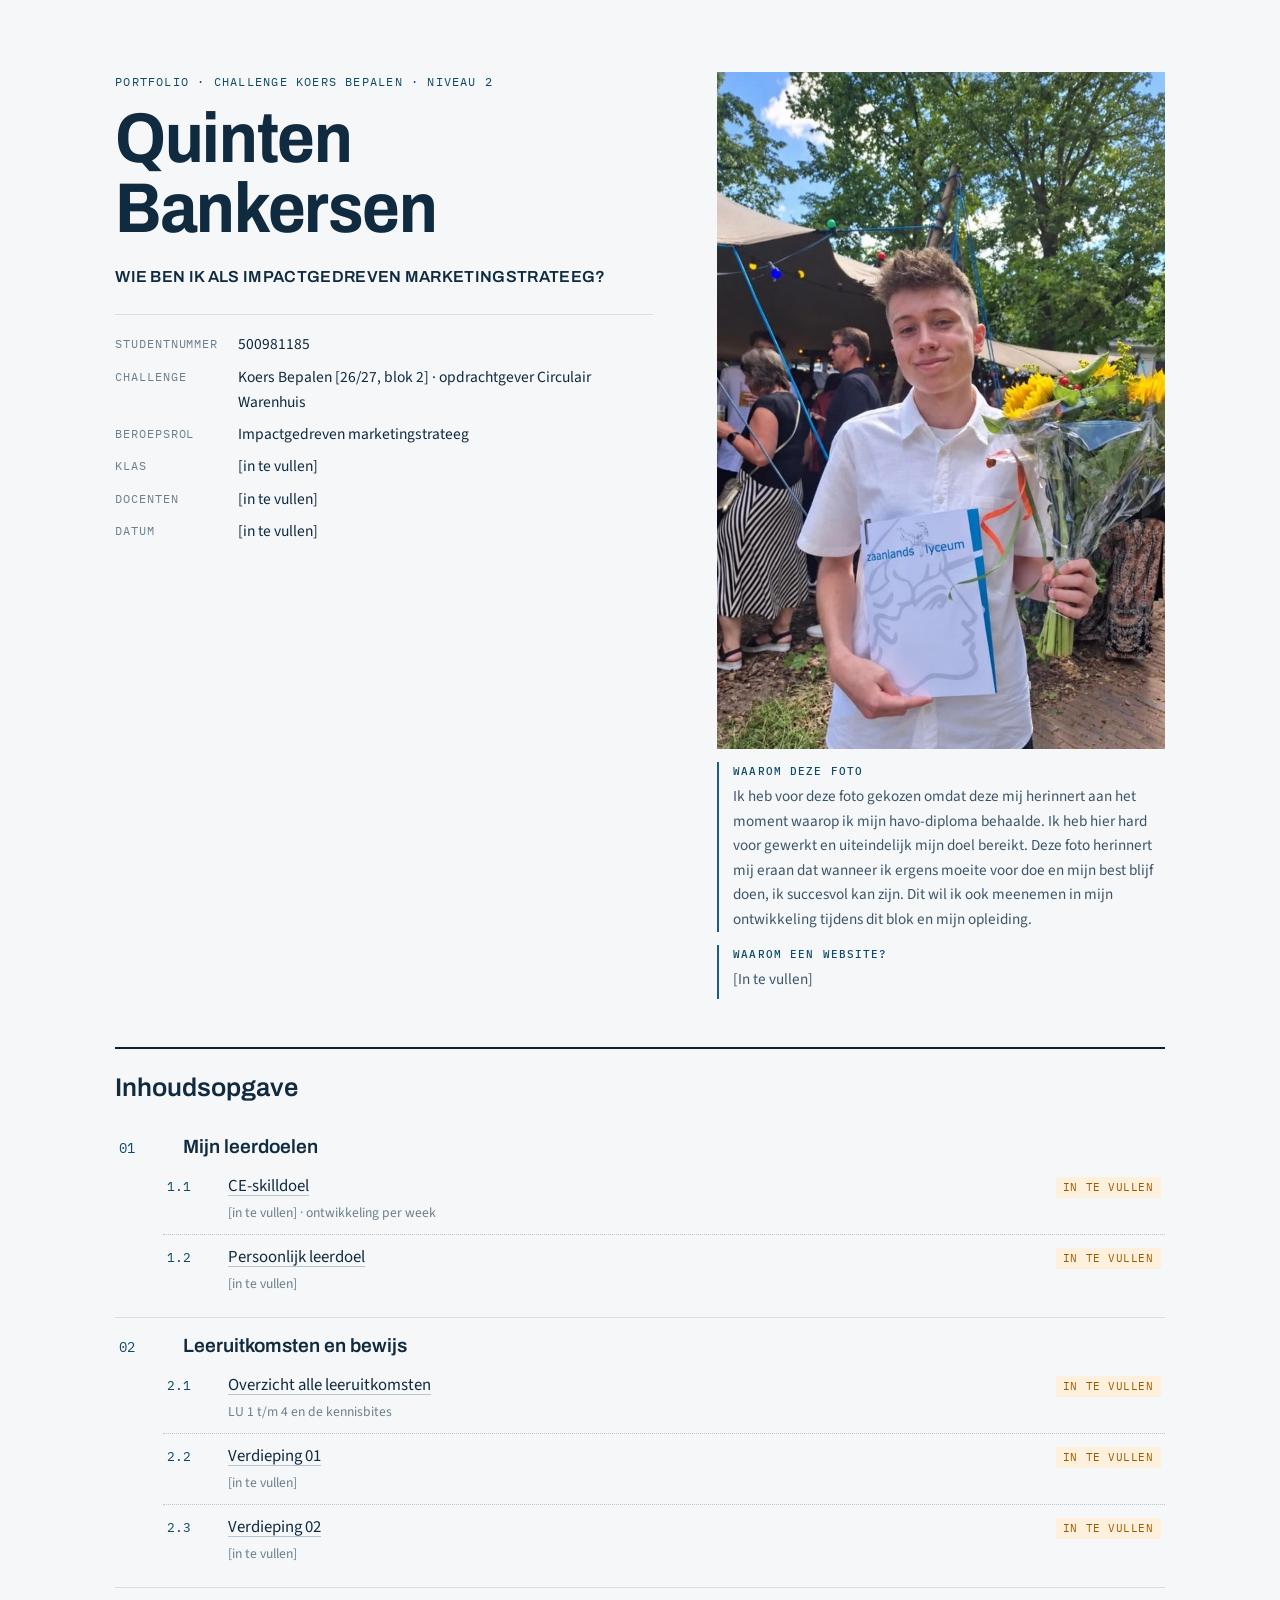
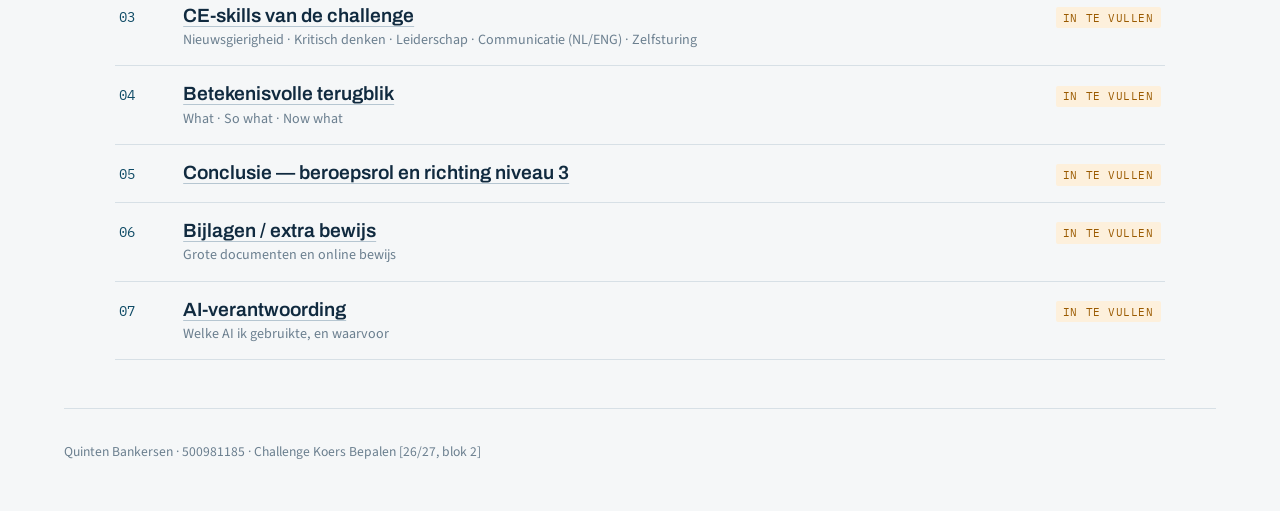
==== index.html @ 3f42597a "Opbouw portfolio blok 2: Koers Bepalen, impactgedreven marketingstrateeg Co-Authored-By: Claude Opus" ====
<!doctype html>
<html lang="nl">
<head>
<meta charset="utf-8">
<meta name="viewport" content="width=device-width, initial-scale=1, viewport-fit=cover">
<title>Portfolio Quinten Bankersen · blok 2</title>
<link rel="preconnect" href="https://fonts.googleapis.com">
<link rel="preconnect" href="https://fonts.gstatic.com" crossorigin>
<link rel="stylesheet" href="https://fonts.googleapis.com/css2?family=Archivo:wdth,wght@75..100,400..700&family=IBM+Plex+Mono:wght@400;500&family=Source+Sans+3:ital,wght@0,400;0,600;1,400&display=swap">
<link rel="stylesheet" href="assets/styles.css">
</head>
<body class="home">
<main class="home__main">
  <section class="whoami" aria-labelledby="home-title">
    <div class="whoami__text">
      <p class="hero__meta">Portfolio · Challenge Koers Bepalen · niveau 2</p>
      <h1 id="home-title">Quinten Bankersen</h1>
      <p class="hero__q">Wie ben ik als impactgedreven marketingstrateeg?</p>
      <dl class="facts">
        <dt>Studentnummer</dt><dd>500981185</dd>
        <dt>Challenge</dt><dd>Koers Bepalen [26/27, blok 2] · opdrachtgever Circulair Warenhuis</dd>
        <dt>Beroepsrol</dt><dd>Impactgedreven marketingstrateeg</dd>
        <dt>Klas</dt><dd>[in te vullen]</dd>
        <dt>Docenten</dt><dd>[in te vullen]</dd>
        <dt>Datum</dt><dd>[in te vullen]</dd>
      </dl>
    </div>
    <figure class="hero__photo">
      <button class="shot" type="button"><img src="img/voorblad-foto.jpg" width="847" height="1280" alt="Quinten met zijn havo-diploma van het Zaanlands Lyceum en een bos zonnebloemen"></button>
      <figcaption><b>Waarom deze foto</b>Ik heb voor deze foto gekozen omdat deze mij herinnert aan het moment waarop ik mijn havo-diploma behaalde. Ik heb hier hard voor gewerkt en uiteindelijk mijn doel bereikt. Deze foto herinnert mij eraan dat wanneer ik ergens moeite voor doe en mijn best blijf doen, ik succesvol kan zijn. Dit wil ik ook meenemen in mijn ontwikkeling tijdens dit blok en mijn opleiding.</figcaption>
      <div class="hero__why"><b>Waarom een website?</b><p>[In te vullen]</p></div>
    </figure>
  </section>
  <section class="contents" aria-labelledby="toc-title">
    <h2 id="toc-title">Inhoudsopgave</h2>
    <ol class="toc-home"><li class="toc-ch"><div class="toc-ch__row toc-ch__row--head"><span class="toc-ch__n">01</span><span class="toc-ch__t">Mijn leerdoelen</span></div><ul class="toc-sub"><li><a href="ce-skilldoel.html"><span class="toc-sub__n">1.1</span><span class="toc-sub__t"><span class="u">CE-skilldoel</span><small>[in te vullen] · ontwikkeling per week</small></span><span class="pill pill--part">In te vullen</span></a></li><li><a href="persoonlijk-leerdoel.html"><span class="toc-sub__n">1.2</span><span class="toc-sub__t"><span class="u">Persoonlijk leerdoel</span><small>[in te vullen]</small></span><span class="pill pill--part">In te vullen</span></a></li></ul></li><li class="toc-ch"><div class="toc-ch__row toc-ch__row--head"><span class="toc-ch__n">02</span><span class="toc-ch__t">Leeruitkomsten en bewijs</span></div><ul class="toc-sub"><li><a href="leeruitkomsten.html"><span class="toc-sub__n">2.1</span><span class="toc-sub__t"><span class="u">Overzicht alle leeruitkomsten</span><small>LU 1 t/m 4 en de kennisbites</small></span><span class="pill pill--part">In te vullen</span></a></li><li><a href="verdieping-01.html"><span class="toc-sub__n">2.2</span><span class="toc-sub__t"><span class="u">Verdieping 01</span><small>[in te vullen]</small></span><span class="pill pill--part">In te vullen</span></a></li><li><a href="verdieping-02.html"><span class="toc-sub__n">2.3</span><span class="toc-sub__t"><span class="u">Verdieping 02</span><small>[in te vullen]</small></span><span class="pill pill--part">In te vullen</span></a></li></ul></li><li class="toc-ch"><a class="toc-ch__row" href="ce-skills.html"><span class="toc-ch__n">03</span><span class="toc-ch__t"><span class="u">CE-skills van de challenge</span><small>Nieuwsgierigheid · Kritisch denken · Leiderschap · Communicatie (NL/ENG) · Zelfsturing</small></span><span class="pill pill--part">In te vullen</span></a></li><li class="toc-ch"><a class="toc-ch__row" href="terugblik.html"><span class="toc-ch__n">04</span><span class="toc-ch__t"><span class="u">Betekenisvolle terugblik</span><small>What · So what · Now what</small></span><span class="pill pill--part">In te vullen</span></a></li><li class="toc-ch"><a class="toc-ch__row" href="conclusie.html"><span class="toc-ch__n">05</span><span class="toc-ch__t"><span class="u">Conclusie — beroepsrol en richting niveau 3</span></span><span class="pill pill--part">In te vullen</span></a></li><li class="toc-ch"><a class="toc-ch__row" href="bijlagen.html"><span class="toc-ch__n">06</span><span class="toc-ch__t"><span class="u">Bijlagen / extra bewijs</span><small>Grote documenten en online bewijs</small></span><span class="pill pill--part">In te vullen</span></a></li><li class="toc-ch"><a class="toc-ch__row" href="ai-verantwoording.html"><span class="toc-ch__n">07</span><span class="toc-ch__t"><span class="u">AI-verantwoording</span><small>Welke AI ik gebruikte, en waarvoor</small></span><span class="pill pill--part">In te vullen</span></a></li></ol>
  </section>
</main>
<footer class="site">Quinten Bankersen · 500981185 · Challenge Koers Bepalen [26/27, blok 2]</footer>
<div class="lightbox" id="lightbox" role="dialog" aria-modal="true" aria-label="Afbeelding vergroot" hidden>
  <div class="lightbox__bar"><span id="lightbox-cap"></span><span class="lightbox__btns"><button type="button" id="lightbox-zoom">Ware grootte</button><button type="button" id="lightbox-close">Sluiten</button></span></div>
  <div class="lightbox__stage"><img id="lightbox-img" alt=""></div>
</div>
<script src="assets/script.js"></script>
</body>
</html>
---- assets/styles.css ----
/* Layout: vaste hoofdstuk-rail links (desktop), leeskolom rechts; bewijs mag breder dan de tekst.
   Kleuren: gebroken wit + donkerblauw + petrolblauw uit het originele portfolio. */
:root {
  --bg: #f5f7f8;
  --surface: #ffffff;
  --ink: #102a3f;
  --ink-soft: #3d5568;
  --muted: #6b7f8f;
  --line: #d7e0e6;
  --line-strong: #b6c6d1;
  --petrol: #17607f;
  --petrol-ink: #0f4b66;
  --tint: #e3f0f6;
  --navy: #0e2437;
  --on-navy: #eaf2f7;
  --ok: #2f7a4f;
  --ok-bg: #e4f2ea;
  --warn: #9a5a00;
  --warn-bg: #fdf0dc;
  --miss: #9b2f2f;
  --miss-bg: #fbecec;
  --miss-line: #e3b4b4;

  --f-display: "Archivo", "Helvetica Neue", Arial, sans-serif;
  --f-body: "Source Sans 3", "Segoe UI", "Helvetica Neue", Arial, sans-serif;
  --f-mono: "IBM Plex Mono", ui-monospace, "SFMono-Regular", Menlo, Consolas, monospace;

  --rail: 272px;
  --read: 46rem;
  --wide: 64rem;
  --radius: 4px;
}
@media (prefers-color-scheme: dark) {
  :root:not([data-theme="light"]) {
    --bg: #0d1a24; --surface: #13232f; --ink: #e4edf3; --ink-soft: #b9c8d3; --muted: #8aa0b0;
    --line: #243847; --line-strong: #35505f; --petrol: #5fb3d6; --petrol-ink: #86c8e3; --tint: #16303f;
    --navy: #081520; --on-navy: #e4edf3;
    --ok: #7fcf9f; --ok-bg: #173327; --warn: #f0b660; --warn-bg: #3a2a12; --miss: #f19a9a; --miss-bg: #3a1c1f; --miss-line: #6b3438;
    color-scheme: dark;
  }
}
:root[data-theme="dark"] {
  --bg: #0d1a24; --surface: #13232f; --ink: #e4edf3; --ink-soft: #b9c8d3; --muted: #8aa0b0;
  --line: #243847; --line-strong: #35505f; --petrol: #5fb3d6; --petrol-ink: #86c8e3; --tint: #16303f;
  --navy: #081520; --on-navy: #e4edf3;
  --ok: #7fcf9f; --ok-bg: #173327; --warn: #f0b660; --warn-bg: #3a2a12; --miss: #f19a9a; --miss-bg: #3a1c1f; --miss-line: #6b3438;
  color-scheme: dark;
}

*, *::before, *::after { box-sizing: border-box; }
[hidden] { display: none !important; }
html { scroll-behavior: smooth; scroll-padding-top: 1.5rem; }
@media (prefers-reduced-motion: reduce) { html { scroll-behavior: auto; } }
body {
  margin: 0; background: var(--bg); color: var(--ink);
  font-family: var(--f-body); font-size: 1.0625rem; line-height: 1.62;
  -webkit-font-smoothing: antialiased;
}
img { max-width: 100%; height: auto; display: block; }
a { color: var(--petrol-ink); text-underline-offset: 3px; text-decoration-thickness: 1px; }
a:hover { color: var(--petrol); }
:focus-visible { outline: 2px solid var(--petrol); outline-offset: 2px; }
p { margin: 0; }
ul, ol { margin: 0; padding-left: 1.25rem; }
h1, h2, h3, h4 { font-family: var(--f-display); font-weight: 600; line-height: 1.15; margin: 0; text-wrap: balance; color: var(--ink); }

/* ---------- Rail (navigatie) ---------- */
.rail {
  position: fixed; inset: 0 auto 0 0; width: var(--rail);
  background: var(--navy); color: var(--on-navy);
  padding: calc(env(safe-area-inset-top, 0px) + 1.75rem) 1.25rem 1.5rem 1.5rem;
  overflow-y: auto; display: flex; flex-direction: column; gap: 1.5rem; z-index: 20;
}
.rail__id { display: grid; gap: .15rem; }
.rail__name { font-family: var(--f-display); font-size: 1.05rem; font-weight: 600; letter-spacing: .01em; color: var(--on-navy); text-decoration: none; }
.rail__sub { font-family: var(--f-mono); font-size: .7rem; letter-spacing: .08em; text-transform: uppercase; color: #8fb3c8; }
.toc { list-style: none; padding: 0; margin: 0; display: grid; gap: .1rem; }
.toc a {
  display: grid; grid-template-columns: 2.1rem 1fr; align-items: baseline;
  padding: .38rem .5rem; margin-left: -.5rem; border-radius: var(--radius);
  color: #c9dbe6; text-decoration: none; font-size: .95rem; line-height: 1.3;
}
.toc a .n { font-family: var(--f-mono); font-size: .72rem; color: #7fa3b8; }
.toc a:hover { background: rgba(255,255,255,.06); color: #fff; }
.toc a.is-active { background: rgba(95,179,214,.16); color: #fff; }
.toc a.is-active .n { color: #9fd3ea; }
.toc .toc__sub { list-style: none; padding: 0 0 .25rem 2.1rem; margin: 0; display: grid; }
.toc .toc__sub a { grid-template-columns: 1fr; font-size: .86rem; padding: .25rem .5rem; color: #a9c2d1; }
.toc .flag { font-family: var(--f-mono); font-size: .62rem; letter-spacing: .06em; text-transform: uppercase; color: #f2b8b8; margin-left: .35rem; }
.rail__foot { margin-top: auto; font-size: .78rem; color: #8fb3c8; line-height: 1.45; }
.rail__foot strong { color: #d7e7f0; font-weight: 600; }

.topbar { display: none; }

main { padding-inline: clamp(1rem, 4vw, 3.5rem); padding-block: 0 4rem; }
.has-rail main { margin-left: var(--rail); }

/* ---------- Secties ---------- */
.chapter { padding-block: 4rem 1rem; border-top: 1px solid var(--line); }
.chapter:first-of-type { border-top: 0; }
.chapter__head { max-width: var(--wide); display: grid; gap: .6rem; margin-bottom: 2rem; }
.eyebrow { font-family: var(--f-mono); font-size: .75rem; letter-spacing: .1em; text-transform: uppercase; color: var(--petrol-ink); }
.chapter__head h2 { font-size: clamp(1.9rem, 3.4vw, 2.6rem); font-weight: 600; letter-spacing: -.01em; }
.chapter__head .lede { color: var(--ink-soft); max-width: var(--read); }

.sub { padding-block: 2.5rem 1rem; max-width: var(--wide); scroll-margin-top: 1rem; }
.sub + .sub { border-top: 1px dashed var(--line-strong); }
.sub__head { display: flex; flex-wrap: wrap; align-items: baseline; gap: .4rem 1rem; margin-bottom: 1.25rem; }
.sub__num { font-family: var(--f-mono); font-size: .85rem; color: var(--petrol-ink); }
.sub__head h3 { font-size: clamp(1.4rem, 2.4vw, 1.75rem); }
.kind { font-family: var(--f-mono); font-size: .7rem; letter-spacing: .08em; text-transform: uppercase; padding: .15rem .5rem; border: 1px solid var(--line-strong); border-radius: 2px; color: var(--ink-soft); }

.prose { max-width: var(--read); display: grid; gap: .9rem; }
.prose h4 { font-size: 1.05rem; margin-top: .6rem; letter-spacing: .01em; }
.prose ul li + li { margin-top: .25rem; }

.goal {
  max-width: var(--read); background: var(--surface); border: 1px solid var(--line);
  border-left: 3px solid var(--petrol); padding: 1.25rem 1.4rem; display: grid; gap: .75rem;
}
.goal__label { font-family: var(--f-mono); font-size: .72rem; letter-spacing: .1em; text-transform: uppercase; color: var(--petrol-ink); }
.goal__kort { font-family: var(--f-display); font-size: 1.12rem; line-height: 1.4; color: var(--ink); font-weight: 500; }

/* Labeled rows (GEDRAG / WAAROM ...) */
.rows { max-width: var(--wide); display: grid; margin-top: 1.75rem; border-top: 1px solid var(--line); }
.row { display: grid; grid-template-columns: 11rem minmax(0, 1fr); gap: 1.5rem; padding-block: 1.35rem; border-bottom: 1px solid var(--line); }
.row__label { font-family: var(--f-mono); font-size: .76rem; letter-spacing: .1em; text-transform: uppercase; color: var(--petrol-ink); padding-top: .2rem; }
.row__label small { display: block; font-family: var(--f-body); letter-spacing: 0; text-transform: none; font-size: .82rem; color: var(--muted); margin-top: .3rem; line-height: 1.35; }
.row__body { max-width: var(--read); display: grid; gap: .8rem; min-width: 0; }

.duo { display: grid; grid-template-columns: 1fr 1fr; gap: 1rem; }
.duo > div { background: var(--surface); border: 1px solid var(--line); padding: 1rem 1.1rem; display: grid; gap: .5rem; align-content: start; }
.duo h5 { margin: 0; font-family: var(--f-mono); font-size: .72rem; letter-spacing: .1em; text-transform: uppercase; color: var(--muted); font-weight: 500; }

.source {
  display: grid; grid-template-columns: auto 1fr; gap: .9rem; align-items: start;
  background: var(--tint); padding: .9rem 1rem; border-radius: var(--radius);
}
.source__tag { font-family: var(--f-mono); font-size: .68rem; letter-spacing: .08em; text-transform: uppercase; color: var(--petrol-ink); border: 1px solid currentColor; padding: .1rem .4rem; border-radius: 2px; white-space: nowrap; }
.source p { font-size: .98rem; }

/* 4G */
.table-wrap { overflow-x: auto; max-width: 100%; }
table.plain { border-collapse: collapse; width: 100%; font-size: .97rem; background: var(--surface); }
table.plain th, table.plain td { text-align: left; vertical-align: top; padding: .7rem .9rem; border: 1px solid var(--line); }
table.plain th { font-family: var(--f-mono); font-size: .72rem; letter-spacing: .08em; text-transform: uppercase; color: var(--petrol-ink); font-weight: 500; width: 11rem; background: var(--bg); }

/* Timeline */
.timeline { display: grid; grid-template-columns: repeat(3, minmax(0, 1fr)); gap: 1rem; margin-top: .5rem; }
.sprint { background: var(--surface); border: 1px solid var(--line); display: flex; flex-direction: column; min-width: 0; }
.sprint__head { padding: .8rem 1rem; border-bottom: 1px solid var(--line); display: flex; justify-content: space-between; align-items: baseline; gap: .5rem; flex-wrap: wrap; }
.sprint__head h5 { margin: 0; font-family: var(--f-display); font-size: 1.05rem; font-weight: 600; }
.sprint__head span { font-family: var(--f-mono); font-size: .72rem; color: var(--muted); font-variant-numeric: tabular-nums; }
.steps { list-style: none; margin: 0; padding: .4rem 1rem 1rem; display: grid; }
.steps li { position: relative; padding: .7rem 0 .7rem 1.1rem; border-left: 1px solid var(--line-strong); margin-left: .25rem; }
.steps li::before { content: ""; position: absolute; left: -4px; top: 1.05rem; width: 7px; height: 7px; background: var(--surface); border: 1.5px solid var(--petrol); border-radius: 50%; }
.steps li.key::before { background: var(--petrol); }
.steps .when { display: block; font-family: var(--f-mono); font-size: .72rem; color: var(--petrol-ink); letter-spacing: .02em; font-variant-numeric: tabular-nums; }
.steps .what { font-size: .93rem; color: var(--ink-soft); line-height: 1.5; }
.note { font-size: .88rem; color: var(--muted); }

/* Chips */
.chips { display: flex; flex-wrap: wrap; gap: .4rem; list-style: none; padding: 0; margin: 0; }
.chips li { font-size: .85rem; padding: .2rem .55rem; border: 1px solid var(--line-strong); border-radius: 2px; background: var(--surface); color: var(--ink-soft); }

/* Weekly log */
.log { display: grid; gap: 0; border-top: 1px solid var(--line); }
.log > div { display: grid; grid-template-columns: 6rem minmax(0,1fr); gap: 1rem; padding-block: .9rem; border-bottom: 1px solid var(--line); }
.log .wk { font-family: var(--f-mono); font-size: .78rem; color: var(--petrol-ink); padding-top: .15rem; }

/* ---------- Status ---------- */
.status { display: inline-flex; align-items: center; gap: .45rem; font-family: var(--f-mono); font-size: .76rem; letter-spacing: .06em; text-transform: uppercase; padding: .2rem .6rem .2rem .5rem; border-radius: 2px; font-weight: 500; }
.status::before { content: ""; width: .6rem; height: .6rem; border-radius: 50%; background: currentColor; }
.status--groen { color: var(--ok); background: var(--ok-bg); }
.status--oranje { color: var(--warn); background: var(--warn-bg); }
.status--rood { color: var(--miss); background: var(--miss-bg); }
.status--leeg { color: var(--miss); background: var(--miss-bg); }

/* ---------- Ontbrekend ---------- */
.missing {
  border: 1px dashed var(--miss-line); background: var(--miss-bg); color: var(--miss);
  padding: .8rem 1rem; font-family: var(--f-mono); font-size: .82rem; letter-spacing: .02em; line-height: 1.5; border-radius: 2px;
}
.missing--inline { display: inline-block; padding: .2rem .5rem; font-size: .76rem; }
.missing p + p, .missing ul { margin-top: .4rem; }
.missing ul { font-family: var(--f-body); font-size: .92rem; letter-spacing: 0; }

/* ---------- Invulbalk (LU-kaart) ---------- */
.lu { background: var(--surface); border: 1px solid var(--line); margin-top: 1.25rem; max-width: var(--wide); }
.lu__head { display: grid; grid-template-columns: auto minmax(0,1fr); gap: 1rem; padding: 1.1rem 1.25rem; border-bottom: 1px solid var(--line); background: var(--bg); }
.lu__code { white-space: nowrap; font-family: var(--f-mono); font-size: .8rem; color: var(--on-navy); background: var(--navy); padding: .3rem .55rem; align-self: start; letter-spacing: .06em; }
.lu__text { font-family: var(--f-display); font-weight: 500; font-size: 1.05rem; line-height: 1.4; }
.lu__note { font-size: .88rem; color: var(--muted); margin-top: .35rem; font-family: var(--f-body); font-weight: 400; }
.task { border-top: 1px solid var(--line); }
.lu__head + .task { border-top: 0; }
.task__bar { display: flex; flex-wrap: wrap; align-items: center; gap: .5rem 1rem; justify-content: space-between; padding: .9rem 1.25rem; }
.task__title { font-family: var(--f-display); font-size: 1.08rem; font-weight: 600; }
.task__title small { display: block; font-family: var(--f-mono); font-size: .7rem; font-weight: 400; letter-spacing: .08em; text-transform: uppercase; color: var(--muted); }
.task.is-attention { box-shadow: inset 3px 0 0 var(--warn); }
.fields { display: grid; }
.field { display: grid; grid-template-columns: 10.5rem minmax(0,1fr); gap: 1.25rem; padding: .95rem 1.25rem; border-top: 1px solid var(--line); }
.field__k { font-family: var(--f-mono); font-size: .72rem; letter-spacing: .09em; text-transform: uppercase; color: var(--petrol-ink); padding-top: .2rem; }
.field__v { display: grid; gap: .6rem; min-width: 0; max-width: var(--read); font-size: 1rem; }

/* Voor/na vergelijking */
.compare { display: grid; gap: 1.25rem; padding: 1.25rem; border-top: 1px solid var(--line); background: var(--bg); }
.compare__title { display: flex; flex-wrap: wrap; justify-content: space-between; gap: .5rem; align-items: baseline; }
.compare__title h5 { margin: 0; font-family: var(--f-display); font-size: 1rem; font-weight: 600; }
.compare__title a { font-size: .88rem; }
.pair { display: grid; grid-template-columns: 1fr 1fr; gap: 1rem; }
.pair figure { margin: 0; display: grid; gap: .5rem; align-content: start; min-width: 0; }
.pair .stack { display: grid; gap: .5rem; }
.tag { font-family: var(--f-mono); font-size: .7rem; letter-spacing: .1em; text-transform: uppercase; color: var(--muted); }
.tag--new { color: var(--petrol-ink); }
.caption { font-size: .95rem; color: var(--ink-soft); max-width: var(--read); }

/* Afbeeldingen (klikbaar) */
.shot { display: block; padding: 0; border: 1px solid var(--line-strong); background: #fff; cursor: zoom-in; width: 100%; }
.shot img { width: 100%; }
.shot:hover { border-color: var(--petrol); }

/* ---------- Claim -> bewijs ---------- */
.evidence { margin-top: 1.75rem; border: 1px solid var(--line); background: var(--surface); max-width: var(--wide); scroll-margin-top: 1rem; }
.evidence__claim { padding: 1.2rem 1.4rem; border-bottom: 1px solid var(--line); display: grid; gap: .45rem; }
.evidence__claim blockquote { margin: 0; font-family: var(--f-display); font-size: 1.12rem; line-height: 1.45; font-weight: 500; }
.evidence__label { font-family: var(--f-mono); font-size: .72rem; letter-spacing: .1em; text-transform: uppercase; color: var(--petrol-ink); }
.evidence__body { padding: 1.25rem 1.4rem; display: grid; gap: 1.25rem; }
.evidence__head { display: flex; align-items: baseline; gap: .75rem; flex-wrap: wrap; }
.evidence__num { font-family: var(--f-display); font-size: 1.4rem; font-weight: 700; color: var(--petrol-ink); }
.gallery { display: grid; grid-template-columns: repeat(auto-fit, minmax(min(100%, 17rem), 1fr)); gap: 1rem; align-items: start; }
.gallery--rows { grid-template-columns: 1fr; max-width: 52rem; }
.gallery figure { margin: 0; display: grid; gap: .4rem; }
.gallery figcaption { font-size: .85rem; color: var(--muted); }
.explain { display: grid; grid-template-columns: 10.5rem minmax(0,1fr); gap: 1.25rem; border-top: 1px solid var(--line); padding-top: 1rem; }
.explain p { max-width: var(--read); }

/* Reflectievragen */
.qa { max-width: var(--wide); display: grid; margin-top: 2rem; }
.qa > section { display: grid; grid-template-columns: 15rem minmax(0,1fr); gap: 1.5rem; padding-block: 1.5rem; border-top: 1px solid var(--line); scroll-margin-top: 1rem; }
.qa h4 { font-size: 1.05rem; line-height: 1.3; }
.qa h4 span { display: block; font-family: var(--f-mono); font-size: .7rem; letter-spacing: .08em; text-transform: uppercase; color: var(--muted); font-weight: 400; margin-bottom: .35rem; }
.qa .prose { gap: .8rem; }
.ref { font-family: var(--f-mono); font-size: .78rem; white-space: nowrap; }

/* ---------- Home ---------- */
.hero { display: grid; grid-template-columns: minmax(0, 1.25fr) minmax(0, 1fr); gap: clamp(1.5rem, 4vw, 3.5rem); align-items: start; padding-block: 3.5rem 2.5rem; max-width: var(--wide); }
.hero__meta { font-family: var(--f-mono); font-size: .76rem; letter-spacing: .1em; text-transform: uppercase; color: var(--petrol-ink); }
.hero h1 { font-size: clamp(2.4rem, 5.5vw, 4rem); font-weight: 700; letter-spacing: -.02em; line-height: 1; margin-top: .75rem; font-stretch: 90%; }
.hero__role { font-family: var(--f-display); font-size: clamp(1.15rem, 2vw, 1.4rem); color: var(--ink-soft); margin-top: .6rem; font-weight: 400; }
.hero__q { font-family: var(--f-display); font-size: 1rem; margin-top: 1.6rem; color: var(--ink); font-weight: 600; letter-spacing: .02em; text-transform: uppercase; }
.facts { display: grid; grid-template-columns: max-content 1fr; gap: .45rem 1.25rem; margin: 1.5rem 0 0; font-size: .97rem; border-top: 1px solid var(--line); padding-top: 1.1rem; }
.facts dt { font-family: var(--f-mono); font-size: .72rem; letter-spacing: .08em; text-transform: uppercase; color: var(--muted); padding-top: .2rem; }
.facts dd { margin: 0; }
.hero__photo { margin: 0; display: grid; gap: .8rem; }
.hero__photo .shot { border: 0; background: none; }
.hero__photo figcaption { font-size: .95rem; color: var(--ink-soft); border-left: 2px solid var(--petrol); padding-left: .9rem; }
.hero__photo figcaption b { display: block; font-family: var(--f-mono); font-size: .7rem; letter-spacing: .1em; text-transform: uppercase; color: var(--petrol-ink); font-weight: 500; margin-bottom: .25rem; }

.intro-grid { display: grid; grid-template-columns: 1fr 1fr; gap: 1rem; max-width: var(--wide); }
.intro-grid > div { background: var(--surface); border: 1px solid var(--line); padding: 1.2rem 1.3rem; display: grid; gap: .6rem; align-content: start; }
.intro-grid h3 { font-size: 1.15rem; }
.intro-grid .k { font-family: var(--f-mono); font-size: .7rem; letter-spacing: .1em; text-transform: uppercase; color: var(--petrol-ink); }

.map { max-width: var(--wide); margin-top: 2.5rem; }
.map h3 { font-size: 1.15rem; margin-bottom: .3rem; }
.map > p { color: var(--ink-soft); font-size: .97rem; margin-bottom: 1rem; }
.map table { border-collapse: collapse; width: 100%; background: var(--surface); font-size: .95rem; }
.map th, .map td { text-align: left; padding: .6rem .8rem; border-bottom: 1px solid var(--line); vertical-align: top; }
.map thead th { font-family: var(--f-mono); font-size: .7rem; letter-spacing: .09em; text-transform: uppercase; color: var(--muted); font-weight: 500; background: var(--bg); border-bottom: 1px solid var(--line-strong); }
.map td:first-child { font-family: var(--f-mono); font-size: .78rem; color: var(--petrol-ink); white-space: nowrap; }
.pill { display: inline-block; font-family: var(--f-mono); font-size: .7rem; letter-spacing: .05em; text-transform: uppercase; padding: .1rem .45rem; border-radius: 2px; white-space: nowrap; }
.pill--ok { color: var(--ok); background: var(--ok-bg); }
.pill--part { color: var(--warn); background: var(--warn-bg); }
.pill--miss { color: var(--miss); background: var(--miss-bg); }

.chapters { list-style: none; padding: 0; margin: 2.5rem 0 0; display: grid; grid-template-columns: repeat(3, minmax(0,1fr)); gap: 0; max-width: var(--wide); border-top: 1px solid var(--line); border-left: 1px solid var(--line); }
.chapters a { display: grid; gap: .3rem; padding: 1rem 1.1rem; border-right: 1px solid var(--line); border-bottom: 1px solid var(--line); text-decoration: none; color: var(--ink); background: var(--surface); height: 100%; }
.chapters a:hover { background: var(--tint); }
.chapters .n { font-family: var(--f-mono); font-size: .75rem; color: var(--petrol-ink); }
.chapters .t { font-family: var(--f-display); font-weight: 600; font-size: 1.02rem; }
.chapters .d { font-size: .85rem; color: var(--muted); }

.back { display: inline-block; margin-top: 2rem; font-family: var(--f-mono); font-size: .75rem; letter-spacing: .06em; text-transform: uppercase; }

/* Bijlagen */
.appendix { border: 1px solid var(--line); background: var(--surface); margin-top: 1.25rem; max-width: var(--wide); scroll-margin-top: 1rem; }
.appendix__head { display: grid; grid-template-columns: auto minmax(0,1fr); gap: 1rem; padding: 1rem 1.25rem; border-bottom: 1px solid var(--line); align-items: baseline; }
.appendix__code { font-family: var(--f-display); font-weight: 700; font-size: 1.3rem; color: var(--petrol-ink); }
.appendix__head h4 { font-size: 1.05rem; }
.appendix__head p { font-size: .92rem; color: var(--muted); margin-top: .2rem; }
.appendix__body { padding: 1.25rem; display: grid; gap: 1rem; }

footer.site { padding: 2rem clamp(1rem, 4vw, 3.5rem) 3rem; border-top: 1px solid var(--line); color: var(--muted); font-size: .85rem; }

/* Lightbox */
.lightbox { position: fixed; inset: 0; background: rgba(8, 18, 27, .92); z-index: 100; display: grid; grid-template-rows: auto 1fr; padding: calc(env(safe-area-inset-top, 0px) + .75rem) .75rem calc(env(safe-area-inset-bottom, 0px) + .75rem); }
.lightbox__bar { display: flex; justify-content: space-between; align-items: center; gap: 1rem; color: #e4edf3; font-size: .9rem; padding-bottom: .6rem; }
.lightbox__bar button { font: inherit; font-family: var(--f-mono); font-size: .78rem; letter-spacing: .08em; text-transform: uppercase; color: #e4edf3; background: transparent; border: 1px solid rgba(255,255,255,.4); padding: .4rem .8rem; cursor: pointer; }
.lightbox__stage { overflow: auto; display: grid; place-items: center; }
.lightbox__stage img { max-width: none; width: auto; max-height: none; background: #fff; }
.lightbox__stage img.fit { max-width: 100%; max-height: calc(100vh - 5rem); }

/* ---------- Responsive ---------- */
@media (max-width: 1100px) {
  .timeline { grid-template-columns: 1fr; }
  .qa > section { grid-template-columns: 1fr; gap: .6rem; }
}
@media (max-width: 900px) {
  .rail { transform: translateX(-100%); transition: transform .2s ease; width: min(86vw, 320px); padding-top: calc(env(safe-area-inset-top, 0px) + 4.25rem); }
  .rail.is-open { transform: none; }
  @media (prefers-reduced-motion: reduce) { .rail { transition: none; } }
  .topbar {
    display: flex; position: sticky; top: env(safe-area-inset-top, 0px); z-index: 30;
    align-items: center; justify-content: space-between; gap: .75rem;
    background: var(--navy); color: var(--on-navy); padding: .7rem 16px;
  }
  .topbar__name { font-family: var(--f-display); font-weight: 600; font-size: .98rem; color: var(--on-navy); text-decoration: none; }
  .topbar__where { font-family: var(--f-mono); font-size: .7rem; letter-spacing: .06em; text-transform: uppercase; color: #9fc4d8; overflow: hidden; text-overflow: ellipsis; white-space: nowrap; min-width: 0; }
  .topbar__left { display: grid; min-width: 0; }
  .menu-btn { font: inherit; font-family: var(--f-mono); font-size: .75rem; letter-spacing: .08em; text-transform: uppercase; color: var(--on-navy); background: transparent; border: 1px solid rgba(255,255,255,.35); padding: .45rem .75rem; cursor: pointer; flex: none; }
  .has-rail main, .has-rail footer.site { margin-left: 0; }
  main { padding-inline: 16px; }
  footer.site { padding-inline: 16px; }
  html { scroll-padding-top: 4.5rem; }
  .hero { grid-template-columns: 1fr; padding-top: 2rem; }
  .hero__photo { max-width: 26rem; }
  .intro-grid, .duo, .pair { grid-template-columns: 1fr; }
  .chapters { grid-template-columns: 1fr 1fr; }
  .row, .field, .explain, .log > div { grid-template-columns: 1fr; gap: .4rem; }
  .map td:first-child { white-space: normal; }
}
@media (max-width: 520px) {
  .chapters { grid-template-columns: 1fr; }
  .lu__head { grid-template-columns: 1fr; }
  .facts { grid-template-columns: 1fr; gap: .1rem; }
  .facts dd { margin-bottom: .5rem; }
  .map thead { display: none; }
  .map tr { display: grid; padding: .6rem 0; border-bottom: 1px solid var(--line); }
  .map td { border: 0; padding: .15rem .8rem; }
  table.plain th { width: auto; }
}

.has-rail footer.site { margin-left: var(--rail); }

/* ---------- Subpagina's ---------- */
.crumbs { display: flex; flex-wrap: wrap; gap: .4rem; padding-top: 2rem; font-family: var(--f-mono); font-size: .74rem; letter-spacing: .04em; color: var(--muted); max-width: var(--wide); }
.crumbs a { color: var(--petrol-ink); }
.page__head { max-width: var(--wide); display: grid; gap: .6rem; justify-items: start; padding-block: 1.5rem 2rem; border-bottom: 1px solid var(--line); margin-bottom: 2rem; }
.page__head h1 { font-size: clamp(1.9rem, 3.6vw, 2.7rem); font-weight: 600; letter-spacing: -.01em; }
.page__num { font-family: var(--f-mono); font-size: .45em; font-weight: 500; color: var(--petrol-ink); vertical-align: .35em; margin-right: .2em; letter-spacing: 0; }
.page__head .lede { color: var(--ink-soft); max-width: var(--read); }
.sub { padding-block: 0; }
.toc a.is-open { color: #fff; }
.toc a.is-open .n { color: #9fd3ea; }

.pager { display: grid; grid-template-columns: 1fr 1fr; gap: 1rem; max-width: var(--wide); margin-top: 4rem; border-top: 1px solid var(--line); padding-top: 1.5rem; }
.pager a { display: grid; gap: .2rem; padding: .9rem 1.1rem; border: 1px solid var(--line); background: var(--surface); text-decoration: none; color: var(--ink); font-family: var(--f-display); font-weight: 600; font-size: 1rem; line-height: 1.3; }
.pager a span { font-family: var(--f-mono); font-size: .7rem; font-weight: 400; letter-spacing: .1em; text-transform: uppercase; color: var(--muted); }
.pager a:hover { border-color: var(--petrol); }
.pager__next { text-align: right; grid-column: 2; }

.backlink { font-size: .92rem; margin-bottom: 1rem; }
.onpage { display: flex; flex-wrap: wrap; gap: .4rem; margin-bottom: 1.75rem; max-width: var(--wide); }
.onpage a { font-size: .85rem; padding: .25rem .6rem; border: 1px solid var(--line-strong); background: var(--surface); text-decoration: none; border-radius: 2px; }
.onpage a:hover { border-color: var(--petrol); }
.block-title { font-size: 1.35rem; margin-top: 3rem; scroll-margin-top: 1rem; }
.lu--first { margin-top: 0; scroll-margin-top: 1rem; }
.attention { margin-top: 1rem; }
.qa { scroll-margin-top: 1rem; }

/* Documentfiguur: afbeeldingen die in het portfolio bij elkaar staan */
.docfig { margin: .5rem 0 0; border: 1px solid var(--line); background: var(--bg); padding: 1rem; display: grid; gap: .8rem; scroll-margin-top: 1rem; }
.docfig__title { font-family: var(--f-mono); font-size: .72rem; letter-spacing: .1em; text-transform: uppercase; color: var(--petrol-ink); }
.docfig__grid { display: grid; gap: .8rem; align-items: start; }
.docfig__grid--2 { grid-template-columns: 1fr 1fr; }

/* LU-index */
.lu-index { list-style: none; padding: 0; margin: 0 0 1rem; max-width: var(--wide); border-top: 1px solid var(--line); }
.lu-index a { display: grid; grid-template-columns: auto minmax(0,1fr) auto; gap: 1rem; align-items: center; padding: .7rem .25rem; border-bottom: 1px solid var(--line); text-decoration: none; color: var(--ink); }
.lu-index a:hover { background: var(--tint); }
.lu-index .lu__code { font-size: .72rem; }
.lu-index__st { display: flex; gap: .35rem; flex-wrap: wrap; justify-content: flex-end; }

/* Sjablonen (nog in te vullen) */
.lu--template { border-style: dashed; border-color: var(--line-strong); }
.lu--template .lu__head { background: transparent; }
.slot { border: 1px dashed var(--line-strong); background: var(--bg); padding: .7rem .85rem; display: grid; gap: .35rem; }
.slot--img { min-height: 7rem; align-content: center; justify-items: start; }
.slot__hint { font-size: .92rem; color: var(--muted); font-style: italic; }
.slot__miss { font-family: var(--f-mono); font-size: .74rem; letter-spacing: .02em; color: var(--miss); }
.task__title .slot__miss { display: block; margin-top: .15rem; font-weight: 500; }
.evidence--template { border-style: dashed; border-color: var(--line-strong); }
.lu + .lu, .missing + .lu, .note + .lu { margin-top: 1.25rem; }
.missing + .note, .missing + .rows { margin-top: 1rem; }
.page__head + .missing, .page__head ~ .missing { max-width: var(--wide); }

/* Bijlagen */
.appendix__head h2 { font-size: 1.1rem; }

/* ---------- Homepage ---------- */
.home__main { max-width: 72rem; margin-inline: auto; padding-block: 0 3rem; }
.whoami { display: grid; grid-template-columns: minmax(0, 1.2fr) minmax(0, 1fr); gap: clamp(1.5rem, 5vw, 4rem); align-items: start; padding-block: clamp(2rem, 6vw, 4.5rem) 3rem; }
.whoami h1 { font-size: clamp(2.6rem, 6vw, 4.4rem); font-weight: 700; letter-spacing: -.02em; line-height: 1; margin-top: .75rem; font-stretch: 90%; }
.whoami .hero__q { margin-top: 1.2rem; }
.hero__photo .shot { border: 0; background: none; }
.contents { border-top: 2px solid var(--navy); padding-top: 1.5rem; }
.contents h2 { font-size: 1.6rem; margin-bottom: 1rem; }
.toc-home { list-style: none; padding: 0; margin: 0; display: grid; }
.toc-ch { border-bottom: 1px solid var(--line); }
.toc-ch__row { display: grid; grid-template-columns: 3rem minmax(0,1fr) auto; gap: 1rem; align-items: baseline; padding: 1rem .25rem; text-decoration: none; color: var(--ink); }
a.toc-ch__row:hover { background: var(--tint); }
.toc-ch__n { font-family: var(--f-mono); font-size: .85rem; color: var(--petrol-ink); }
.toc-ch__t { font-family: var(--f-display); font-weight: 600; font-size: 1.2rem; line-height: 1.3; }
a.toc-ch__row .toc-ch__t .u { text-decoration: underline; text-decoration-color: var(--line-strong); text-underline-offset: 4px; text-decoration-thickness: 1px; }
.toc-ch__t small { display: block; font-family: var(--f-body); font-weight: 400; font-size: .88rem; color: var(--muted); margin-top: .15rem; }
.toc-ch__row--head { padding-bottom: .25rem; }
.toc-sub { list-style: none; padding: 0 0 .75rem 3rem; margin: 0; display: grid; }
.toc-sub a { display: grid; grid-template-columns: 2.8rem minmax(0,1fr) auto; gap: 1rem; align-items: baseline; padding: .6rem .25rem; text-decoration: none; color: var(--ink); border-top: 1px dotted var(--line-strong); }
.toc-sub li:first-child a { border-top: 0; }
.toc-sub a:hover { background: var(--tint); }
.toc-sub__n { font-family: var(--f-mono); font-size: .8rem; color: var(--petrol-ink); }
.toc-sub__t { font-size: 1.05rem; }
.toc-sub__t .u { text-decoration: underline; text-decoration-color: var(--line-strong); text-underline-offset: 4px; text-decoration-thickness: 1px; }
.home footer.site { max-width: 72rem; margin-inline: auto; padding-inline: 0; }
@media (max-width: 900px) { .home footer.site { padding-inline: 16px; } }
.toc-sub__t small { display: block; font-size: .85rem; color: var(--muted); text-decoration: none; margin-top: .1rem; }
.lightbox__btns { display: flex; gap: .5rem; flex: none; }

@media (max-width: 900px) {
  .home__main { padding-inline: 16px; }
  .whoami { grid-template-columns: 1fr; }
  .whoami .hero__photo { max-width: 26rem; }
  .docfig__grid--2 { grid-template-columns: 1fr; }
  .crumbs { padding-top: 1.25rem; }
}
@media (max-width: 560px) {
  .pager { grid-template-columns: 1fr; }
  .pager__next { grid-column: 1; }
  .toc-ch__row, .toc-sub a, .lu-index a { grid-template-columns: 2.4rem minmax(0,1fr); }
  .toc-ch__row .pill, .toc-sub a .pill, .lu-index a > .status, .lu-index__st { grid-column: 2; justify-self: start; }
  .lu-index__st { justify-content: flex-start; }
  .toc-sub { padding-left: 0; }
}

.pill--neutral { color: var(--muted); background: var(--bg); border: 1px solid var(--line-strong); }
.lu__head .lu__text--name { font-family: var(--f-display); font-weight: 600; font-size: 1.3rem; }
.appendix--template { border-style: dashed; border-color: var(--line-strong); }

/* ---------- Duidelijker onderscheid tussen koppen, labels en tekst ---------- */
/* Onderwerpkoppen links in de rijen (Gedrag, Waarom, Kennis ...) */
.row__label {
  font-family: var(--f-display); font-size: 1.08rem; font-weight: 600; letter-spacing: 0;
  text-transform: none; color: var(--ink); padding-top: 0; line-height: 1.3;
  border-top: 2px solid var(--petrol); padding-top: .55rem; align-self: start;
}
.row__label small { font-weight: 400; }
.row { padding-block: 1.6rem; }
/* Veldnamen in de invulbalken */
.field__k {
  font-family: var(--f-display); font-size: .98rem; font-weight: 600; letter-spacing: 0;
  text-transform: none; color: var(--ink); padding-top: .05rem; line-height: 1.3;
}
.lu__head .lu__text { font-weight: 500; }
/* Tussenkopjes binnen een onderwerp */
.duo h5 { font-family: var(--f-display); font-size: 1rem; font-weight: 700; letter-spacing: 0; text-transform: none; color: var(--petrol-ink); }
.prose h4, .row__body h4 { font-size: 1.05rem; }
/* Grote blokkoppen */
.block-title { font-size: 1.6rem; padding-top: 1.5rem; border-top: 2px solid var(--navy); }
.compare__title h5 { font-size: 1.12rem; font-weight: 700; }
.compare { border-top: 2px solid var(--line-strong); }
.task__title { font-size: 1.15rem; }
.task__title small { margin-bottom: .2rem; }
.qa h4 { font-size: 1.12rem; color: var(--ink); }
.qa > section { border-top: 1px solid var(--line-strong); }
/* Labels bij bewijs (Claim, Wat laat dit zien?) */
.explain .evidence__label { font-family: var(--f-display); font-size: .98rem; font-weight: 600; letter-spacing: 0; text-transform: none; color: var(--ink); }
.evidence__head { border-bottom: 1px solid var(--line); padding-bottom: .6rem; }
.goal__label { font-size: .78rem; font-weight: 500; }
/* Hoofdtitel van de pagina los van de rest */
.page__head { border-bottom: 2px solid var(--navy); }
@media (max-width: 900px) {
  .row__label { border-top-width: 2px; }
}

/* ================= v2: ontwikkeling, kennisbites, bewijs ================= */
.block { max-width: var(--wide); margin-top: 3rem; scroll-margin-top: 1rem; }
.block > .block-title:first-child { margin-top: 0; }
.block-lede { color: var(--ink-soft); max-width: var(--read); margin: .6rem 0 1.4rem; }
.onpage { align-items: center; }
.onpage__label { font-family: var(--f-mono); font-size: .7rem; letter-spacing: .1em; text-transform: uppercase; color: var(--muted); margin-right: .3rem; }

/* Weken */
.weeks { display: grid; gap: 1.25rem; }
.week { background: var(--surface); border: 1px solid var(--line); scroll-margin-top: 1rem; }
.week__head { display: grid; gap: .2rem; padding: 1rem 1.25rem; border-bottom: 1px solid var(--line); background: var(--bg); }
.week__when { font-family: var(--f-mono); font-size: .74rem; letter-spacing: .06em; text-transform: uppercase; color: var(--petrol-ink); }
.week__head h3 { font-size: 1.25rem; }
.week__row { display: grid; grid-template-columns: 10.5rem minmax(0, 1fr); gap: 1.25rem; padding: 1rem 1.25rem; border-top: 1px solid var(--line); }
.week__row:first-child { border-top: 0; }
.week__k { font-family: var(--f-display); font-weight: 600; font-size: .98rem; line-height: 1.3; }
.week__v { display: grid; gap: .75rem; min-width: 0; max-width: var(--read); }
.week--miss { border-style: dashed; border-color: var(--miss-line); }
.week--miss .week__head { background: transparent; }

/* Kennisbite-kader */
.kb { border: 1px solid var(--line-strong); border-left: 3px solid var(--petrol); background: var(--tint); margin: .2rem 0; }
.kb__head { display: flex; flex-wrap: wrap; align-items: baseline; gap: .4rem .7rem; padding: .7rem 1rem; border-bottom: 1px solid var(--line-strong); }
.kb__tag { font-family: var(--f-mono); font-size: .66rem; letter-spacing: .1em; text-transform: uppercase; color: var(--on-navy); background: var(--petrol-ink); padding: .12rem .45rem; border-radius: 2px; }
.kb__head strong { font-family: var(--f-display); font-size: 1rem; }
.kb__body { display: grid; gap: .6rem; padding: .8rem 1rem .9rem; }
.kb__body p { font-size: .97rem; }
.kb__body b { display: block; font-family: var(--f-mono); font-size: .68rem; letter-spacing: .09em; text-transform: uppercase; color: var(--petrol-ink); font-weight: 500; margin-bottom: .15rem; }
.kb__says { color: var(--ink-soft); font-style: italic; }
.kb__says b { font-style: normal; }

/* Bewijsfiguren */
.evfig { margin: 0; display: grid; gap: .4rem; align-content: start; min-width: 0; }
.evfig figcaption { font-size: .86rem; color: var(--muted); line-height: 1.4; }
.evrow { display: grid; grid-template-columns: repeat(auto-fit, minmax(min(100%, 15rem), 1fr)); gap: 1rem; align-items: start; }
.week__v .evfig .shot, .field__v .evfig .shot { max-width: 34rem; }
.more { border: 1px solid var(--line); background: var(--bg); }
.more summary { cursor: pointer; padding: .6rem .8rem; font-size: .93rem; color: var(--petrol-ink); }
.more__body { padding: 0 .8rem .8rem; }
.bref { display: inline-block; font-family: var(--f-mono); font-size: .74rem; letter-spacing: .02em; padding: .12rem .45rem; border: 1px solid var(--line-strong); border-radius: 2px; text-decoration: none; background: var(--surface); margin: .1rem .15rem .1rem 0; }
.bref:hover { border-color: var(--petrol); }
.btn-link { display: inline-block; font-family: var(--f-display); font-weight: 600; padding: .5rem .9rem; border: 1px solid var(--petrol); text-decoration: none; border-radius: 2px; }
.btn-link:hover { background: var(--tint); }
.sources { margin-top: 1.5rem; font-size: .95rem; }

/* Stappen (verdieping 02) */
.steps { display: grid; gap: 1.25rem; counter-reset: s; }
.step { border: 1px solid var(--line); background: var(--surface); scroll-margin-top: 1rem; }
.step__head { display: flex; flex-wrap: wrap; gap: .3rem .9rem; align-items: baseline; padding: 1rem 1.25rem; border-bottom: 1px solid var(--line); background: var(--bg); }
.step__n { font-family: var(--f-mono); font-size: .76rem; letter-spacing: .08em; text-transform: uppercase; color: var(--on-navy); background: var(--navy); padding: .2rem .5rem; }
.step__head h3 { font-size: 1.2rem; }
.step__body { padding: 1.1rem 1.25rem 1.25rem; display: grid; gap: .9rem; max-width: 52rem; }

/* Tabellen met kolomkoppen */
table.plain--cols th { width: auto; }
table.plain--cols thead th { background: var(--bg); }
table.plain--cols td small { display: block; font-size: .8rem; color: var(--muted); margin-top: .15rem; }
.bijlagen-table td.bcode { font-family: var(--f-display); font-weight: 700; color: var(--petrol-ink); white-space: nowrap; width: 3.5rem; }
.bijlagen-table tr { scroll-margin-top: 1rem; }
.bijlagen-table tr:target td { background: var(--tint); }
.online-list { list-style: none; padding: 0; margin: 0 0 1.5rem; display: grid; gap: .5rem; max-width: var(--wide); }
.online-list li { display: flex; flex-wrap: wrap; justify-content: space-between; gap: .3rem 1rem; padding: .7rem .9rem; border: 1px solid var(--line); background: var(--surface); }
.online-list span { font-family: var(--f-mono); font-size: .72rem; color: var(--muted); }

.lu--orange { border-color: var(--warn); }
.lu--orange .task.is-attention { box-shadow: inset 3px 0 0 var(--warn); }
.lu-index__v { display: block; font-style: normal; font-family: var(--f-mono); font-size: .7rem; letter-spacing: .06em; text-transform: uppercase; color: var(--petrol-ink); }
.prose--wide { max-width: 50rem; }
.skill + .skill { margin-top: 1.5rem; }
.skill { scroll-margin-top: 1rem; }
.rows--wwn .row__label { font-size: 1.25rem; }
.qa { scroll-margin-top: 1rem; }
.lu { scroll-margin-top: 1rem; }

@media (max-width: 900px) {
  .week__row { grid-template-columns: 1fr; gap: .4rem; }
}
.evidence .evfig { max-width: 44rem; }
.gallery--rows .evfig { max-width: 38rem; }
.week__v .evfig, .field__v .evfig { max-width: 34rem; }
.step__body .evrow .evfig { max-width: 30rem; }
@media (max-width: 900px) {
  [id] { scroll-margin-top: 5rem; }
}

/* v3: citaten, chatbewijs */
.quote { margin: 0; padding: .8rem 1rem; border-left: 3px solid var(--line-strong); background: var(--bg); font-style: italic; color: var(--ink-soft); }
.when-about { font-size: .9rem; color: var(--muted); }
.when-about b { color: var(--ink-soft); font-weight: 600; }
.ticks { margin: 0; padding-left: 1.1rem; display: grid; gap: .45rem; }
.evrow--chat { grid-template-columns: repeat(auto-fit, minmax(min(100%, 13rem), 16rem)); }
.evfig--chat .shot, .evrow--chat .shot { max-width: 18rem; }
.evfig--chat { max-width: 18rem !important; }
.week__k small { display: block; font-family: var(--f-body); font-weight: 400; font-size: .84rem; color: var(--muted); margin-top: .2rem; line-height: 1.35; }

/* v4: LU3 bewijsblokken */
.field__k small { display:block; font-weight:400; font-size:.84rem; color:var(--muted); margin-top:.15rem; }
.subev { border-top:1px solid var(--line, #d9dee5); padding:1.1rem 0 .6rem; }
.subev:first-child { border-top:0; padding-top:0; }
.subev__h { display:flex; flex-wrap:wrap; align-items:baseline; gap:.6rem; font-weight:600; margin:0 0 .7rem; }
.subev__cap { margin:.4rem 0 .6rem; }
.subev__sub { margin:.8rem 0 .4rem; font-weight:600; font-size:.92rem; }
.subev__intro { margin:0 0 1.2rem; }
.subev__h .tag { margin-left:auto; }
.dtq { margin:0 0 1rem; padding:.8rem 1rem; border-left:3px solid var(--petrol); background:var(--bg); font-size:.94rem; line-height:1.55; }
.dtq b { display:block; font-size:.8rem; letter-spacing:.04em; text-transform:uppercase; margin-bottom:.3rem; }
.subev__k { font-weight:600; margin:.9rem 0 .3rem; }
.subev__why { margin-top:.6rem; padding:.2rem 0 0; }
.evgrid { display:grid; grid-template-columns:repeat(2, minmax(0,1fr)); gap:1rem; align-items:start; }
@media (max-width: 640px) { .evgrid { grid-template-columns:1fr; } .subev__h .tag { margin-left:0; } }
.field__v, .subev, .evrow, .evgrid { min-width:0; }
.subev img { max-width:100%; height:auto; }
.lu3-fb td:nth-child(2) { min-width: 14rem; }
/* v5: LU3 bewijsstukken met uitleg */
.subev__sec { margin-top: 1rem; }
.subev__sec > .subev__k:first-child { margin-top: 0; padding-bottom: .3rem; border-bottom: 1px solid var(--line); }
.evitem { display: grid; grid-template-columns: minmax(0, 1.25fr) minmax(0, 1fr); gap: 1.1rem; align-items: start; padding: .9rem 0; border-bottom: 1px dashed var(--line); }
.evitem:last-of-type { border-bottom: 0; }
.evitem .evfig { margin: 0; }
.evitem .evfig--chat { max-width: 18rem; }
.evitem__txt p { margin: 0 0 .6rem; font-size: .95rem; line-height: 1.55; }
.evitem__txt b { display: block; font-size: .78rem; letter-spacing: .04em; text-transform: uppercase; color: var(--muted); margin-bottom: .15rem; }
.evitem__txt p b:not(:first-child) { display: inline; font-size: inherit; letter-spacing: 0; text-transform: none; color: inherit; }
.phase-p .phase { display: inline-block; font-size: .72rem; letter-spacing: .05em; text-transform: uppercase; padding: .1rem .45rem; margin-right: .5rem; border: 1px solid var(--line-strong); color: var(--petrol); vertical-align: 1px; }
table.plain td small { display: block; font-size: .8rem; color: var(--muted); font-weight: 400; }
.subev__note { font-size: .92rem; color: var(--ink-soft); }
@media (max-width: 720px) { .evitem { grid-template-columns: 1fr; } }
/* persoonlijk leerdoel: bewijs met uitleg */
.plev { padding: .9rem 0 1.1rem; border-bottom: 1px dashed var(--line); }
.plev:last-child { border-bottom: 0; }
.plev__t { font-weight: 600; margin: 0 0 .6rem; }
.plev__dl { margin: .7rem 0 0; display: grid; grid-template-columns: 12rem minmax(0,1fr); gap: .35rem 1rem; font-size: .95rem; }
.plev__dl dt { font-size: .78rem; letter-spacing: .04em; text-transform: uppercase; color: var(--muted); padding-top: .15rem; }
.plev__dl dd { margin: 0; }
@media (max-width: 640px) { .plev__dl { grid-template-columns: 1fr; } .plev__dl dt { padding-top: .5rem; } }
.plev__k { font-size: .78rem; letter-spacing: .04em; text-transform: uppercase; color: var(--muted); margin: .9rem 0 .35rem; }
.plev__tools { list-style: none; margin: 0; padding: 0; display: grid; gap: .35rem; }
.plev__tools li { display: grid; grid-template-columns: 13rem minmax(0,1fr); gap: 1rem; padding: .35rem 0; border-top: 1px solid var(--line); font-size: .95rem; }
.plev__tools li b { color: var(--petrol); }
@media (max-width: 640px) { .plev__tools li { grid-template-columns: 1fr; gap: .1rem; } }

/* CE-skills: wat vraagt de skill + ontwikkelstappen */
.skill__vraagt{margin:0;padding:.6rem .9rem;border-left:3px solid var(--petrol);background:var(--tint);color:var(--ink);font-style:italic}
.sstep{position:relative;padding:0 0 .9rem 1.1rem;border-left:2px solid var(--line-strong)}
.sstep:last-child{padding-bottom:0}
.sstep::before{content:"";position:absolute;left:-6px;top:.35rem;width:10px;height:10px;border-radius:50%;background:var(--petrol)}
.sstep__when{margin:0;font-size:.78rem;letter-spacing:.04em;text-transform:uppercase;color:var(--muted)}
.sstep__t{margin:.1rem 0 .3rem;font-weight:600}
.sstep p{margin-top:0}
.sstep__ce{margin:.35rem 0 0;padding:.4rem .6rem;background:var(--tint);border-radius:4px;font-size:.92rem;color:var(--ink)}
.sstep__ce b{display:inline-block;margin-right:.45rem;font-size:.72rem;letter-spacing:.05em;text-transform:uppercase;color:var(--petrol-ink)}
.sstep__ce i{color:var(--ink-soft)}
.hero__why { font-size: .95rem; color: var(--ink-soft); border-left: 2px solid var(--petrol); padding-left: .9rem; }
.hero__why b { display: block; font-family: var(--f-mono); font-size: .7rem; letter-spacing: .1em; text-transform: uppercase; color: var(--petrol-ink); font-weight: 500; margin-bottom: .25rem; }
.hero__why p { margin: 0 0 .5rem; }
.hero__why .hero__how { font-size: .88rem; color: var(--muted); margin: 0; }

/* Kennisbron uitgediept */
.kbi__list { list-style: none; margin: 0; padding: 0; display: grid; gap: .8rem; }
.kbi { background: var(--surface); border: 1px solid var(--line); padding: .8rem .9rem; display: grid; gap: .5rem; }
.kbi__t { margin: 0; font-family: var(--f-display); font-weight: 600; font-size: 1rem; color: var(--ink); display: flex; gap: .55rem; align-items: baseline; }
.kbi__n { flex: none; font-family: var(--f-mono); font-size: .72rem; color: var(--on-navy); background: var(--petrol); width: 1.4rem; height: 1.4rem; border-radius: 50%; display: inline-grid; place-items: center; }
.kbi__q { margin: 0; font-style: italic; color: var(--ink-soft); font-size: .95rem; }
.kbi__grid { display: grid; grid-template-columns: 1fr 1fr; gap: .7rem; }
.kbi__grid p { margin: 0; font-size: .95rem; }
.kbi__grid p:last-child { border-left: 2px solid var(--petrol); padding-left: .6rem; }
.kbi__slot { border-top: 1px solid var(--line-strong); padding-top: .6rem; }
@media (max-width: 640px) { .kbi__grid { grid-template-columns: 1fr; } }
.sstep__lead { margin: 0 0 .9rem; padding: .55rem .75rem; background: var(--tint); border-left: 3px solid var(--petrol); color: var(--ink); }
.sstep__lead b { font-family: var(--f-mono); font-size: .72rem; letter-spacing: .06em; text-transform: uppercase; color: var(--petrol-ink); margin-right: .35rem; }
.sstep__lead ul.vannaar { list-style: none; margin: .35rem 0 0; padding: 0; display: grid; gap: .4rem; }
.vannaar li { font-size: .95rem; }
.vannaar span { font-family: var(--f-mono); font-size: .7rem; text-transform: uppercase; letter-spacing: .05em; color: var(--petrol-ink); }
.sstep__lead b { display: block; }
.sstep__lead p { margin: .3rem 0 0; }
.sstep__lead--end { margin: .9rem 0 0; }
.concept { border: 1px dashed var(--warn); background: var(--warn-bg); padding: .7rem .9rem; display: grid; gap: .5rem; }
.concept__tag { margin: 0; font-family: var(--f-mono); font-size: .7rem; letter-spacing: .06em; text-transform: uppercase; color: var(--warn); }
.concept ol { margin: 0; padding-left: 1.2rem; }
.concept p { margin: 0; }
.sprintbeo { border-top: 1px solid var(--line); padding: 1rem 0; }
.sprintbeo h3 { font-size: 1.05rem; margin: 0 0 .6rem; }
.sprintbeo__grid { display: grid; grid-template-columns: minmax(0,1fr) minmax(0,1.6fr); gap: 1rem; align-items: start; }
.sprintbeo__grid > div { display: grid; gap: .5rem; min-width: 0; }
@media (max-width: 760px) { .sprintbeo__grid { grid-template-columns: 1fr; } }
.sprintbeo { display: grid; gap: .6rem; }
.sprintbeo__imgs { display: grid; grid-template-columns: repeat(auto-fill, minmax(150px, 1fr)); gap: .6rem; }
.sprintbeo__imgs figure { margin: 0; }
.sprintbeo__zus { border: 1px solid var(--line, #d7dde2); border-left: 4px solid var(--petrol); background: var(--tint); padding: .8rem 1rem; border-radius: 4px; }
.sprintbeo__tag { font-family: "IBM Plex Mono", monospace; font-size: .75rem; text-transform: uppercase; letter-spacing: .06em; color: var(--petrol); margin: 0 0 .5rem; }
.sprintbeo__zus ul { margin: .6rem 0 0; padding-left: 1.1rem; }
.sprintbeo__zus li { margin-bottom: .35rem; }
.sprintbeo__refl { border-left: 4px solid var(--warn, #b8860b); padding: .4rem 1rem; }
.sprintbeo__refl p:last-child { margin: 0; }
.sprintbeo__refl .sprintbeo__tag { color: inherit; }
/* ---------- portfolio-chatbot ---------- */
.qbchat { position: fixed; right: 16px; bottom: 16px; z-index: 900; font-size: .95rem; }
.qbchat__fab { width: 56px; height: 56px; border-radius: 50%; border: 0; background: var(--petrol, #0f5463); color: #fff; display: grid; place-items: center; cursor: pointer; box-shadow: 0 6px 18px rgba(0,0,0,.22); }
.qbchat__fab:focus-visible { outline: 3px solid var(--warn, #b8860b); outline-offset: 3px; }
.qbchat__panel { position: absolute; right: 0; bottom: 68px; width: min(360px, calc(100vw - 32px)); height: min(520px, calc(100vh - 110px)); display: flex; flex-direction: column; background: var(--surface, #fff); color: inherit; border: 1px solid var(--line, #d7dde2); border-radius: 12px; box-shadow: 0 12px 32px rgba(0,0,0,.2); overflow: hidden; }
.qbchat__panel[hidden] { display: none; }
.qbchat__head { display: flex; justify-content: space-between; align-items: center; padding: .7rem .9rem; background: var(--petrol, #0f5463); color: #fff; }
.qbchat__close { background: none; border: 0; color: #fff; font-size: 1.5rem; line-height: 1; cursor: pointer; }
.qbchat__log { flex: 1; overflow-y: auto; padding: .8rem; display: flex; flex-direction: column; gap: .6rem; }
.qbchat__msg { max-width: 92%; padding: .55rem .75rem; border-radius: 10px; }
.qbchat__msg p { margin: 0 0 .4rem; } .qbchat__msg p:last-child { margin: 0; }
.qbchat__msg--bot { background: var(--tint, #e8f1f3); align-self: flex-start; }
.qbchat__msg--me { background: var(--petrol, #0f5463); color: #fff; align-self: flex-end; }
.qbchat__where, .qbchat__more { font-size: .85rem; }
.qbchat__where a, .qbchat__more a { font-weight: 600; }
.qbchat__sug { display: flex; flex-wrap: wrap; gap: .35rem; padding: 0 .8rem .6rem; }
.qbchat__sug[hidden] { display: none; }
.qbchat__sug button { font: inherit; font-size: .8rem; border: 1px solid var(--petrol, #0f5463); color: var(--petrol, #0f5463); background: transparent; border-radius: 999px; padding: .25rem .6rem; cursor: pointer; }
.qbchat__form { display: flex; gap: .4rem; padding: .6rem; border-top: 1px solid var(--line, #d7dde2); }
.qbchat__form input { flex: 1; min-width: 0; font: inherit; padding: .5rem .6rem; border: 1px solid var(--line, #d7dde2); border-radius: 8px; background: transparent; color: inherit; }
.qbchat__form button { font: inherit; border: 0; border-radius: 8px; padding: .5rem .8rem; background: var(--petrol, #0f5463); color: #fff; cursor: pointer; }
.qbchat__note { margin: 0; padding: 0 .8rem .6rem; font-size: .75rem; opacity: .7; }
@media print { .qbchat { display: none; } }
.qbchat__think { opacity: .7; font-style: italic; }
.sprintbeo__dev { border: 1px solid var(--line, #d7dde2); border-left: 4px solid var(--ok, #2e7d4f); background: var(--surface, #fff); padding: .8rem 1rem; border-radius: 4px; margin-top: 1rem; }

.lu__sum { padding: 1rem 1.25rem; border-bottom: 1px solid var(--line); background: var(--tint); }
.lu__sum b { display: block; font-family: var(--f-mono); font-size: .72rem; letter-spacing: .08em; text-transform: uppercase; color: var(--petrol-ink); margin-bottom: .35rem; }
.lu__sum p { margin: 0; max-width: var(--read); }
.lu__sum + .task { border-top: 0; }
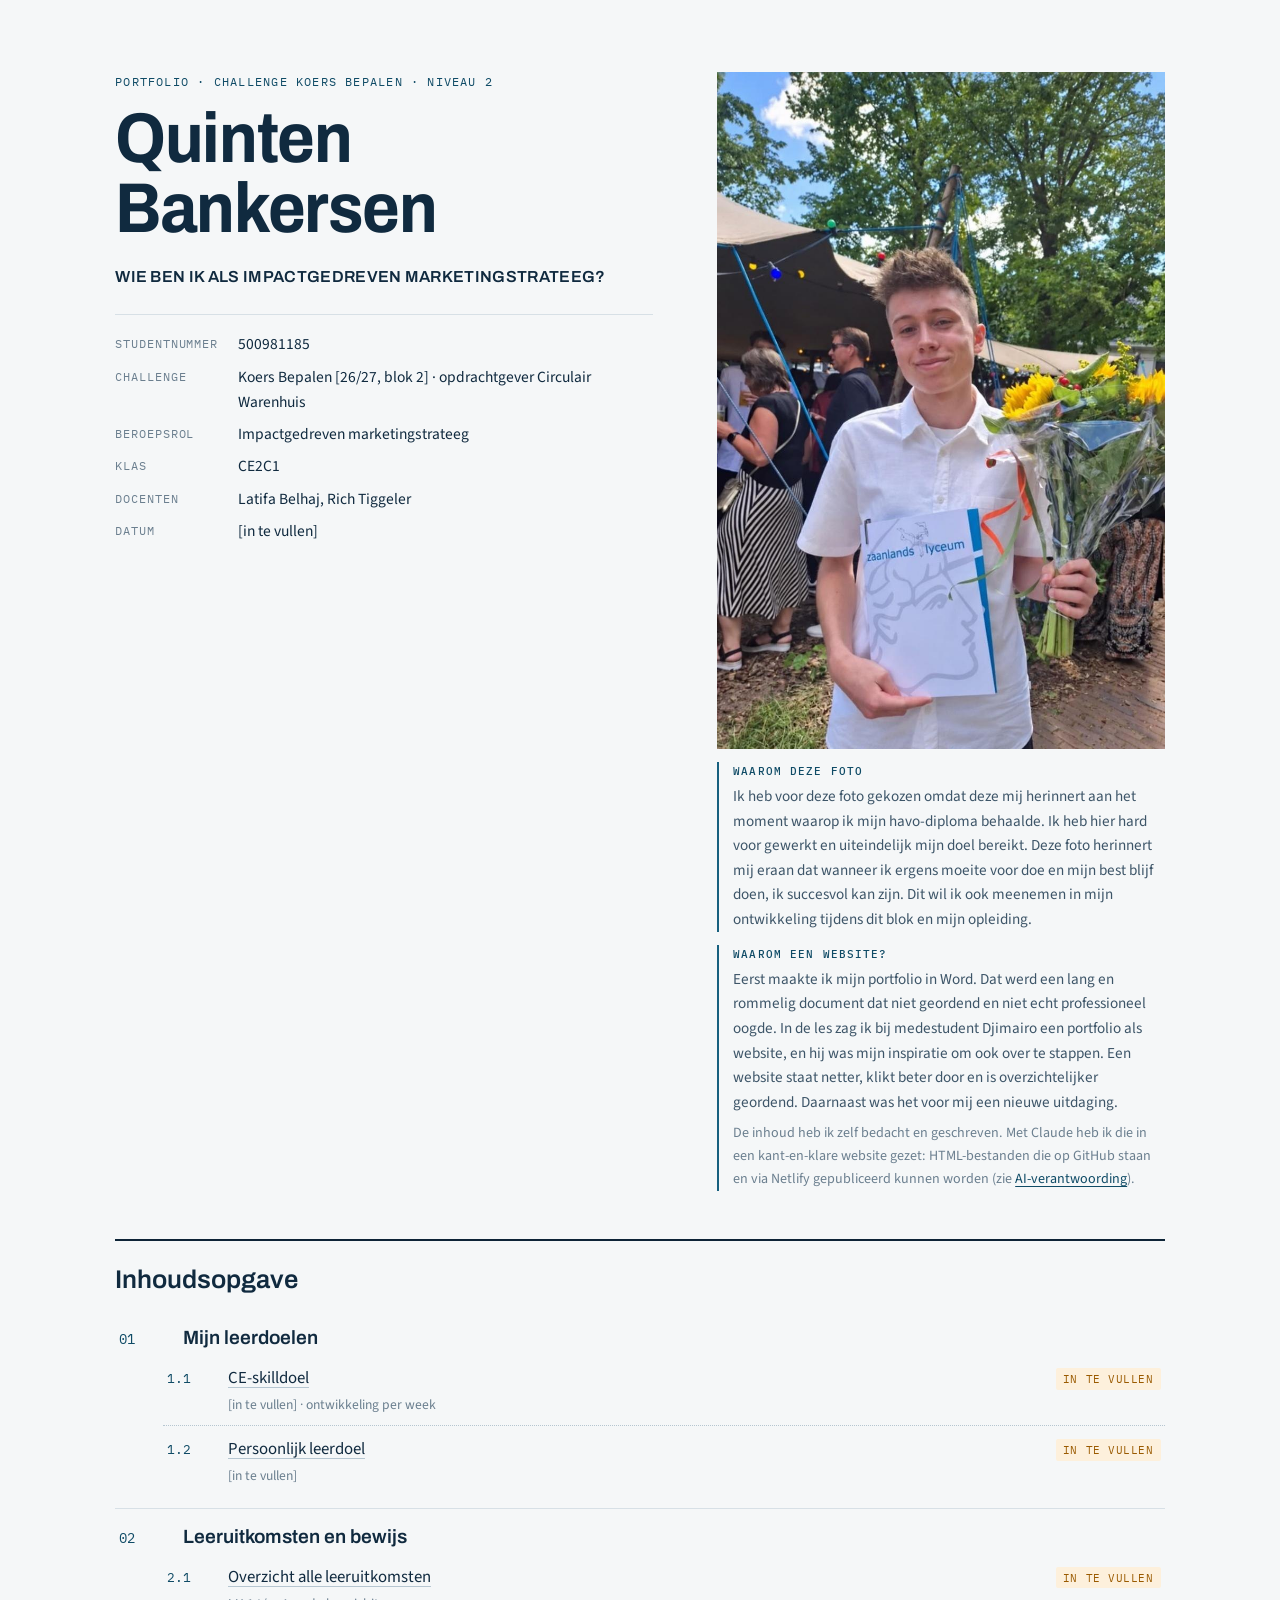
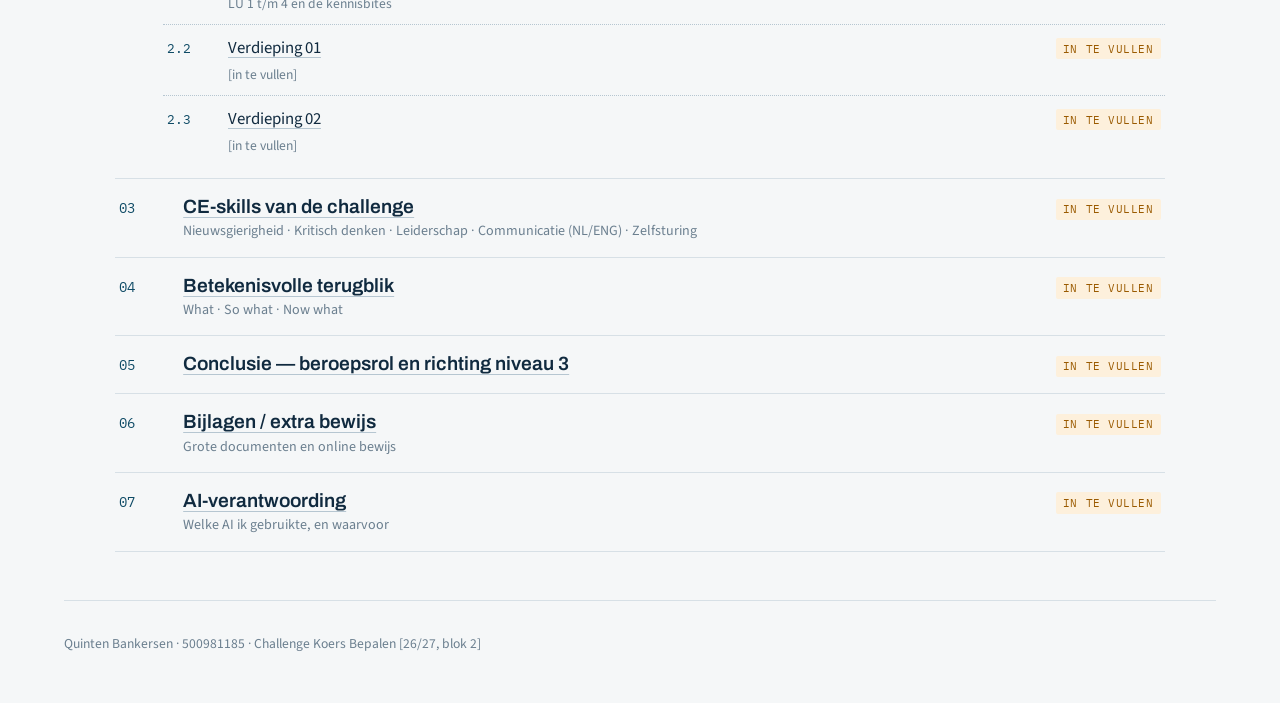
==== commit e08cc814: "Klas, docenten en 'Waarom een website?' ingevuld Co-Authored-By: Claude Opus 5.5 <noreply@anthropic." ====
--- a/index.html
+++ b/index.html
@@ -20,15 +20,15 @@
         <dt>Studentnummer</dt><dd>500981185</dd>
         <dt>Challenge</dt><dd>Koers Bepalen [26/27, blok 2] · opdrachtgever Circulair Warenhuis</dd>
         <dt>Beroepsrol</dt><dd>Impactgedreven marketingstrateeg</dd>
-        <dt>Klas</dt><dd>[in te vullen]</dd>
-        <dt>Docenten</dt><dd>[in te vullen]</dd>
+        <dt>Klas</dt><dd>CE2C1</dd>
+        <dt>Docenten</dt><dd>Latifa Belhaj, Rich Tiggeler</dd>
         <dt>Datum</dt><dd>[in te vullen]</dd>
       </dl>
     </div>
     <figure class="hero__photo">
       <button class="shot" type="button"><img src="img/voorblad-foto.jpg" width="847" height="1280" alt="Quinten met zijn havo-diploma van het Zaanlands Lyceum en een bos zonnebloemen"></button>
       <figcaption><b>Waarom deze foto</b>Ik heb voor deze foto gekozen omdat deze mij herinnert aan het moment waarop ik mijn havo-diploma behaalde. Ik heb hier hard voor gewerkt en uiteindelijk mijn doel bereikt. Deze foto herinnert mij eraan dat wanneer ik ergens moeite voor doe en mijn best blijf doen, ik succesvol kan zijn. Dit wil ik ook meenemen in mijn ontwikkeling tijdens dit blok en mijn opleiding.</figcaption>
-      <div class="hero__why"><b>Waarom een website?</b><p>[In te vullen]</p></div>
+      <div class="hero__why"><b>Waarom een website?</b><p>Eerst maakte ik mijn portfolio in Word. Dat werd een lang en rommelig document dat niet geordend en niet echt professioneel oogde. In de les zag ik bij medestudent Djimairo een portfolio als website, en hij was mijn inspiratie om ook over te stappen. Een website staat netter, klikt beter door en is overzichtelijker geordend. Daarnaast was het voor mij een nieuwe uitdaging.</p><p class="hero__how">De inhoud heb ik zelf bedacht en geschreven. Met Claude heb ik die in een kant-en-klare website gezet: HTML-bestanden die op GitHub staan en via Netlify gepubliceerd kunnen worden (zie <a href="ai-verantwoording.html">AI-verantwoording</a>).</p></div>
     </figure>
   </section>
   <section class="contents" aria-labelledby="toc-title">
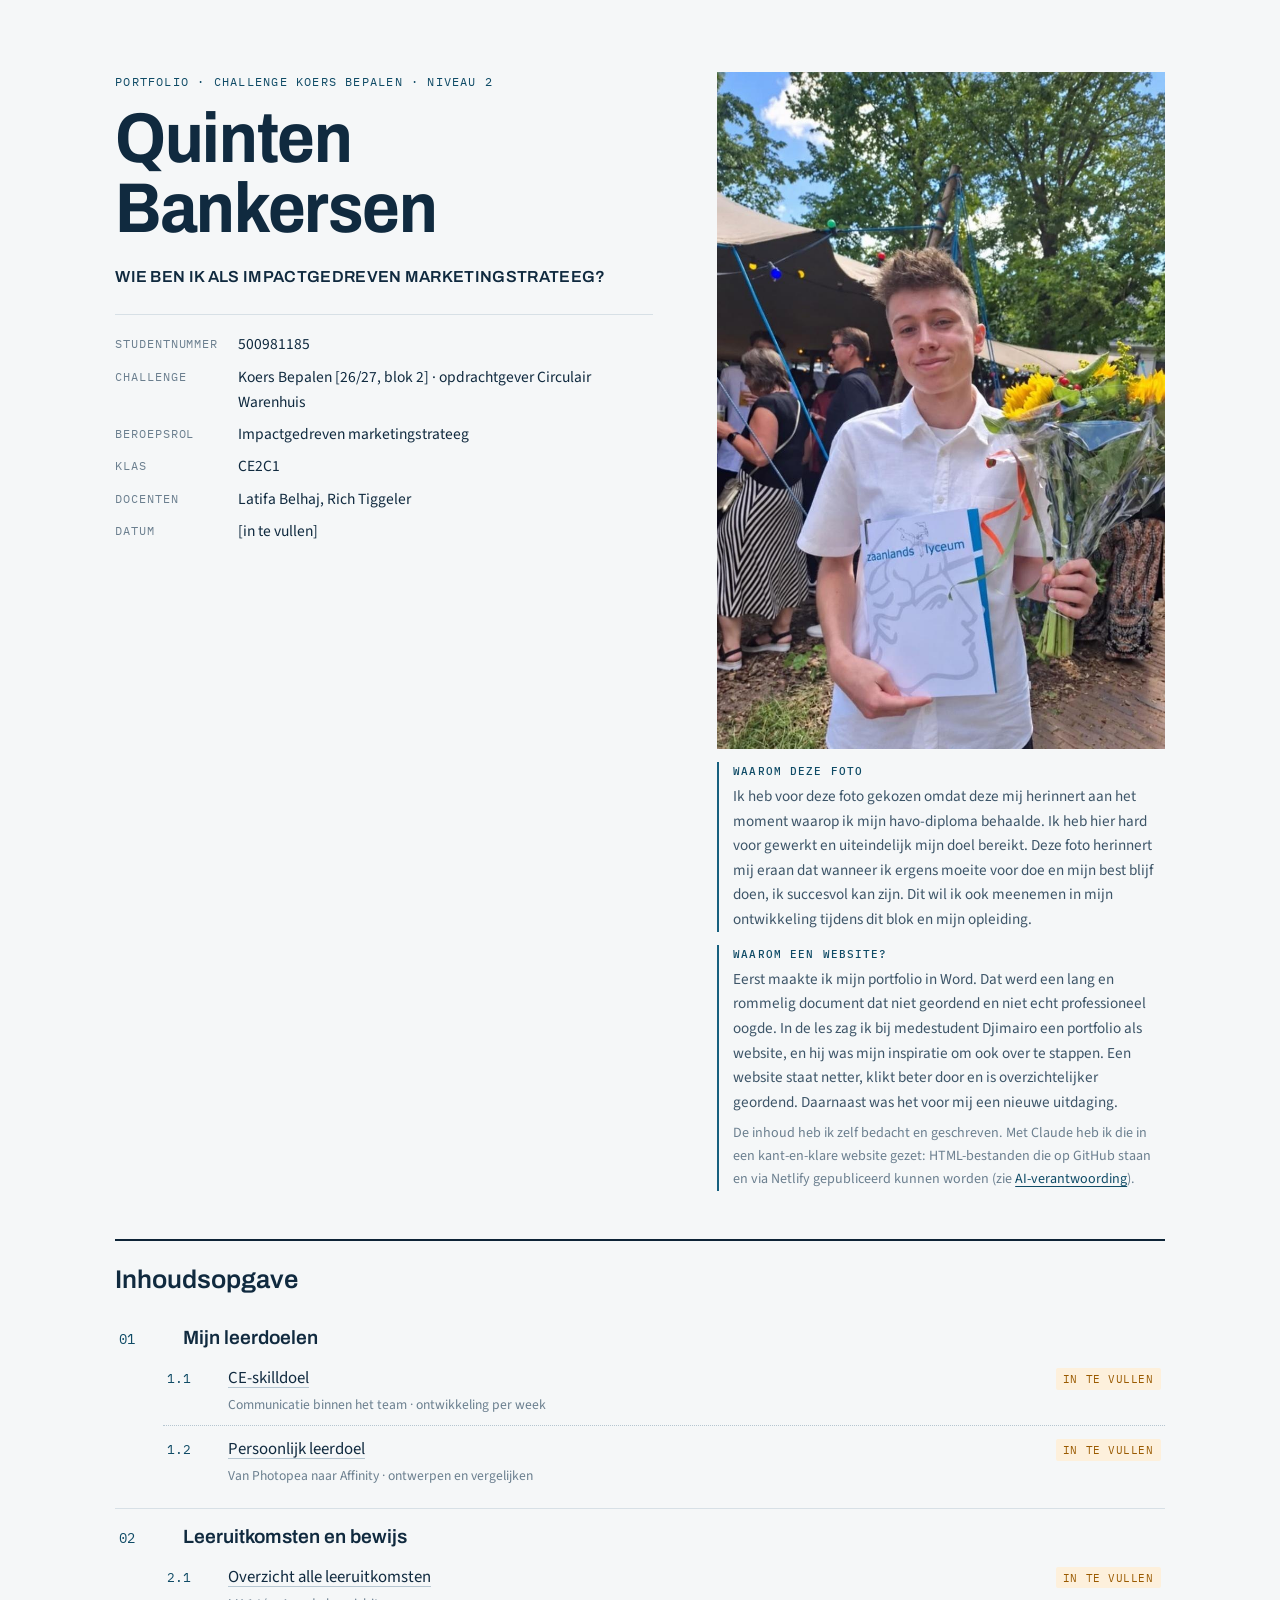
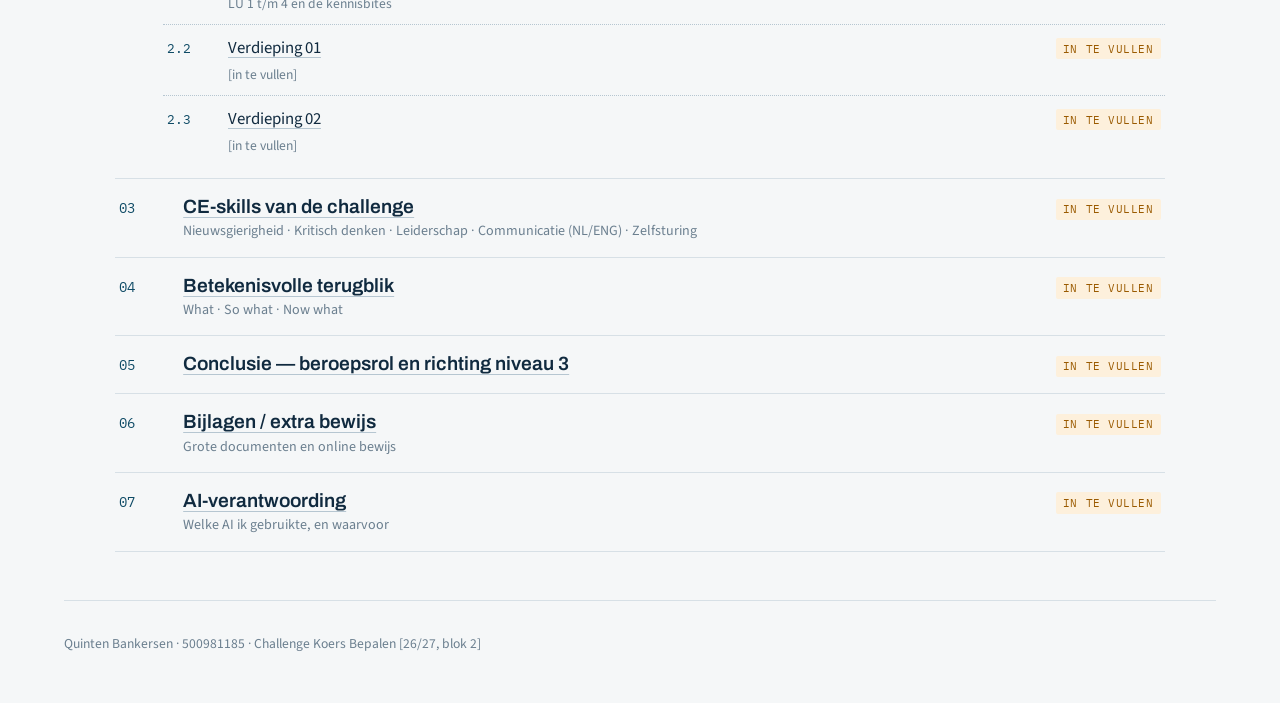
==== commit 111ad034: "CE-skilldoel (communicatie) en persoonlijk leerdoel (Affinity) uitgewerkt Co-Authored-By: Claude Opu" ====
--- a/index.html
+++ b/index.html
@@ -33,7 +33,7 @@
   </section>
   <section class="contents" aria-labelledby="toc-title">
     <h2 id="toc-title">Inhoudsopgave</h2>
-    <ol class="toc-home"><li class="toc-ch"><div class="toc-ch__row toc-ch__row--head"><span class="toc-ch__n">01</span><span class="toc-ch__t">Mijn leerdoelen</span></div><ul class="toc-sub"><li><a href="ce-skilldoel.html"><span class="toc-sub__n">1.1</span><span class="toc-sub__t"><span class="u">CE-skilldoel</span><small>[in te vullen] · ontwikkeling per week</small></span><span class="pill pill--part">In te vullen</span></a></li><li><a href="persoonlijk-leerdoel.html"><span class="toc-sub__n">1.2</span><span class="toc-sub__t"><span class="u">Persoonlijk leerdoel</span><small>[in te vullen]</small></span><span class="pill pill--part">In te vullen</span></a></li></ul></li><li class="toc-ch"><div class="toc-ch__row toc-ch__row--head"><span class="toc-ch__n">02</span><span class="toc-ch__t">Leeruitkomsten en bewijs</span></div><ul class="toc-sub"><li><a href="leeruitkomsten.html"><span class="toc-sub__n">2.1</span><span class="toc-sub__t"><span class="u">Overzicht alle leeruitkomsten</span><small>LU 1 t/m 4 en de kennisbites</small></span><span class="pill pill--part">In te vullen</span></a></li><li><a href="verdieping-01.html"><span class="toc-sub__n">2.2</span><span class="toc-sub__t"><span class="u">Verdieping 01</span><small>[in te vullen]</small></span><span class="pill pill--part">In te vullen</span></a></li><li><a href="verdieping-02.html"><span class="toc-sub__n">2.3</span><span class="toc-sub__t"><span class="u">Verdieping 02</span><small>[in te vullen]</small></span><span class="pill pill--part">In te vullen</span></a></li></ul></li><li class="toc-ch"><a class="toc-ch__row" href="ce-skills.html"><span class="toc-ch__n">03</span><span class="toc-ch__t"><span class="u">CE-skills van de challenge</span><small>Nieuwsgierigheid · Kritisch denken · Leiderschap · Communicatie (NL/ENG) · Zelfsturing</small></span><span class="pill pill--part">In te vullen</span></a></li><li class="toc-ch"><a class="toc-ch__row" href="terugblik.html"><span class="toc-ch__n">04</span><span class="toc-ch__t"><span class="u">Betekenisvolle terugblik</span><small>What · So what · Now what</small></span><span class="pill pill--part">In te vullen</span></a></li><li class="toc-ch"><a class="toc-ch__row" href="conclusie.html"><span class="toc-ch__n">05</span><span class="toc-ch__t"><span class="u">Conclusie — beroepsrol en richting niveau 3</span></span><span class="pill pill--part">In te vullen</span></a></li><li class="toc-ch"><a class="toc-ch__row" href="bijlagen.html"><span class="toc-ch__n">06</span><span class="toc-ch__t"><span class="u">Bijlagen / extra bewijs</span><small>Grote documenten en online bewijs</small></span><span class="pill pill--part">In te vullen</span></a></li><li class="toc-ch"><a class="toc-ch__row" href="ai-verantwoording.html"><span class="toc-ch__n">07</span><span class="toc-ch__t"><span class="u">AI-verantwoording</span><small>Welke AI ik gebruikte, en waarvoor</small></span><span class="pill pill--part">In te vullen</span></a></li></ol>
+    <ol class="toc-home"><li class="toc-ch"><div class="toc-ch__row toc-ch__row--head"><span class="toc-ch__n">01</span><span class="toc-ch__t">Mijn leerdoelen</span></div><ul class="toc-sub"><li><a href="ce-skilldoel.html"><span class="toc-sub__n">1.1</span><span class="toc-sub__t"><span class="u">CE-skilldoel</span><small>Communicatie binnen het team · ontwikkeling per week</small></span><span class="pill pill--part">In te vullen</span></a></li><li><a href="persoonlijk-leerdoel.html"><span class="toc-sub__n">1.2</span><span class="toc-sub__t"><span class="u">Persoonlijk leerdoel</span><small>Van Photopea naar Affinity · ontwerpen en vergelijken</small></span><span class="pill pill--part">In te vullen</span></a></li></ul></li><li class="toc-ch"><div class="toc-ch__row toc-ch__row--head"><span class="toc-ch__n">02</span><span class="toc-ch__t">Leeruitkomsten en bewijs</span></div><ul class="toc-sub"><li><a href="leeruitkomsten.html"><span class="toc-sub__n">2.1</span><span class="toc-sub__t"><span class="u">Overzicht alle leeruitkomsten</span><small>LU 1 t/m 4 en de kennisbites</small></span><span class="pill pill--part">In te vullen</span></a></li><li><a href="verdieping-01.html"><span class="toc-sub__n">2.2</span><span class="toc-sub__t"><span class="u">Verdieping 01</span><small>[in te vullen]</small></span><span class="pill pill--part">In te vullen</span></a></li><li><a href="verdieping-02.html"><span class="toc-sub__n">2.3</span><span class="toc-sub__t"><span class="u">Verdieping 02</span><small>[in te vullen]</small></span><span class="pill pill--part">In te vullen</span></a></li></ul></li><li class="toc-ch"><a class="toc-ch__row" href="ce-skills.html"><span class="toc-ch__n">03</span><span class="toc-ch__t"><span class="u">CE-skills van de challenge</span><small>Nieuwsgierigheid · Kritisch denken · Leiderschap · Communicatie (NL/ENG) · Zelfsturing</small></span><span class="pill pill--part">In te vullen</span></a></li><li class="toc-ch"><a class="toc-ch__row" href="terugblik.html"><span class="toc-ch__n">04</span><span class="toc-ch__t"><span class="u">Betekenisvolle terugblik</span><small>What · So what · Now what</small></span><span class="pill pill--part">In te vullen</span></a></li><li class="toc-ch"><a class="toc-ch__row" href="conclusie.html"><span class="toc-ch__n">05</span><span class="toc-ch__t"><span class="u">Conclusie — beroepsrol en richting niveau 3</span></span><span class="pill pill--part">In te vullen</span></a></li><li class="toc-ch"><a class="toc-ch__row" href="bijlagen.html"><span class="toc-ch__n">06</span><span class="toc-ch__t"><span class="u">Bijlagen / extra bewijs</span><small>Grote documenten en online bewijs</small></span><span class="pill pill--part">In te vullen</span></a></li><li class="toc-ch"><a class="toc-ch__row" href="ai-verantwoording.html"><span class="toc-ch__n">07</span><span class="toc-ch__t"><span class="u">AI-verantwoording</span><small>Welke AI ik gebruikte, en waarvoor</small></span><span class="pill pill--part">In te vullen</span></a></li></ol>
   </section>
 </main>
 <footer class="site">Quinten Bankersen · 500981185 · Challenge Koers Bepalen [26/27, blok 2]</footer>
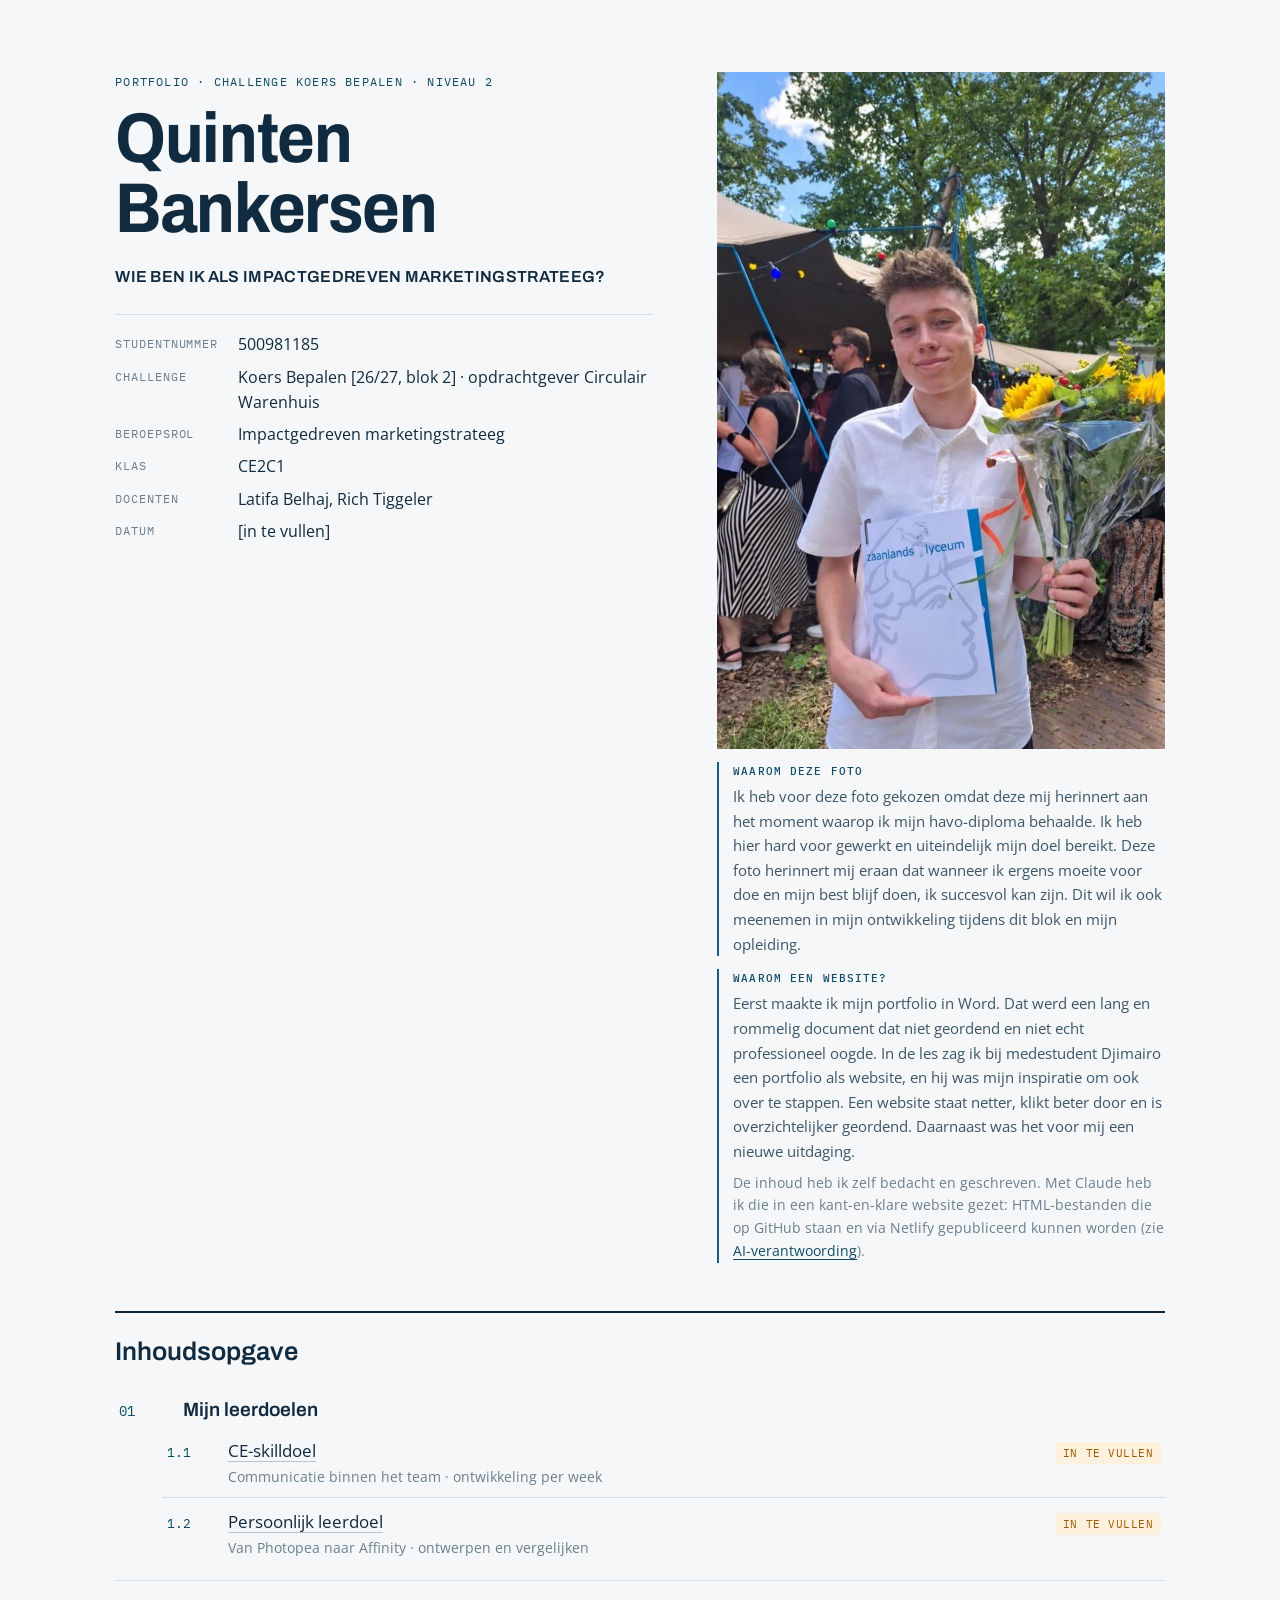
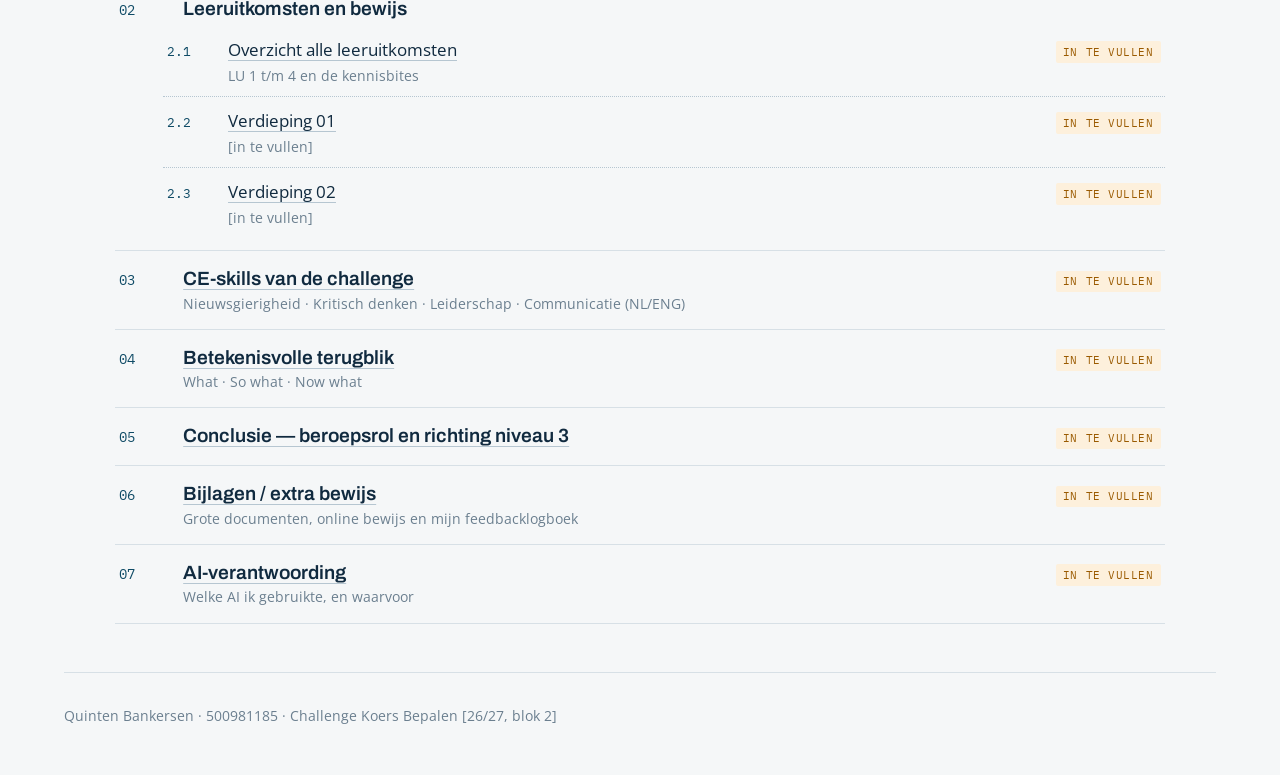
==== commit 952e90b5: "Opbouw afgestemd op de portfolio-routekaart: invulbalken, verdiepingsvragen, CE-skills, conclusie, e" ====
--- a/index.html
+++ b/index.html
@@ -6,7 +6,7 @@
 <title>Portfolio Quinten Bankersen · blok 2</title>
 <link rel="preconnect" href="https://fonts.googleapis.com">
 <link rel="preconnect" href="https://fonts.gstatic.com" crossorigin>
-<link rel="stylesheet" href="https://fonts.googleapis.com/css2?family=Archivo:wdth,wght@75..100,400..700&family=IBM+Plex+Mono:wght@400;500&family=Source+Sans+3:ital,wght@0,400;0,600;1,400&display=swap">
+<link rel="stylesheet" href="https://fonts.googleapis.com/css2?family=Archivo:wdth,wght@75..100,400..700&family=IBM+Plex+Mono:wght@400;500&family=Open+Sans:ital,wght@0,400;0,600;0,700;1,400&display=swap">
 <link rel="stylesheet" href="assets/styles.css">
 </head>
 <body class="home">
@@ -33,7 +33,7 @@
   </section>
   <section class="contents" aria-labelledby="toc-title">
     <h2 id="toc-title">Inhoudsopgave</h2>
-    <ol class="toc-home"><li class="toc-ch"><div class="toc-ch__row toc-ch__row--head"><span class="toc-ch__n">01</span><span class="toc-ch__t">Mijn leerdoelen</span></div><ul class="toc-sub"><li><a href="ce-skilldoel.html"><span class="toc-sub__n">1.1</span><span class="toc-sub__t"><span class="u">CE-skilldoel</span><small>Communicatie binnen het team · ontwikkeling per week</small></span><span class="pill pill--part">In te vullen</span></a></li><li><a href="persoonlijk-leerdoel.html"><span class="toc-sub__n">1.2</span><span class="toc-sub__t"><span class="u">Persoonlijk leerdoel</span><small>Van Photopea naar Affinity · ontwerpen en vergelijken</small></span><span class="pill pill--part">In te vullen</span></a></li></ul></li><li class="toc-ch"><div class="toc-ch__row toc-ch__row--head"><span class="toc-ch__n">02</span><span class="toc-ch__t">Leeruitkomsten en bewijs</span></div><ul class="toc-sub"><li><a href="leeruitkomsten.html"><span class="toc-sub__n">2.1</span><span class="toc-sub__t"><span class="u">Overzicht alle leeruitkomsten</span><small>LU 1 t/m 4 en de kennisbites</small></span><span class="pill pill--part">In te vullen</span></a></li><li><a href="verdieping-01.html"><span class="toc-sub__n">2.2</span><span class="toc-sub__t"><span class="u">Verdieping 01</span><small>[in te vullen]</small></span><span class="pill pill--part">In te vullen</span></a></li><li><a href="verdieping-02.html"><span class="toc-sub__n">2.3</span><span class="toc-sub__t"><span class="u">Verdieping 02</span><small>[in te vullen]</small></span><span class="pill pill--part">In te vullen</span></a></li></ul></li><li class="toc-ch"><a class="toc-ch__row" href="ce-skills.html"><span class="toc-ch__n">03</span><span class="toc-ch__t"><span class="u">CE-skills van de challenge</span><small>Nieuwsgierigheid · Kritisch denken · Leiderschap · Communicatie (NL/ENG) · Zelfsturing</small></span><span class="pill pill--part">In te vullen</span></a></li><li class="toc-ch"><a class="toc-ch__row" href="terugblik.html"><span class="toc-ch__n">04</span><span class="toc-ch__t"><span class="u">Betekenisvolle terugblik</span><small>What · So what · Now what</small></span><span class="pill pill--part">In te vullen</span></a></li><li class="toc-ch"><a class="toc-ch__row" href="conclusie.html"><span class="toc-ch__n">05</span><span class="toc-ch__t"><span class="u">Conclusie — beroepsrol en richting niveau 3</span></span><span class="pill pill--part">In te vullen</span></a></li><li class="toc-ch"><a class="toc-ch__row" href="bijlagen.html"><span class="toc-ch__n">06</span><span class="toc-ch__t"><span class="u">Bijlagen / extra bewijs</span><small>Grote documenten en online bewijs</small></span><span class="pill pill--part">In te vullen</span></a></li><li class="toc-ch"><a class="toc-ch__row" href="ai-verantwoording.html"><span class="toc-ch__n">07</span><span class="toc-ch__t"><span class="u">AI-verantwoording</span><small>Welke AI ik gebruikte, en waarvoor</small></span><span class="pill pill--part">In te vullen</span></a></li></ol>
+    <ol class="toc-home"><li class="toc-ch"><div class="toc-ch__row toc-ch__row--head"><span class="toc-ch__n">01</span><span class="toc-ch__t">Mijn leerdoelen</span></div><ul class="toc-sub"><li><a href="ce-skilldoel.html"><span class="toc-sub__n">1.1</span><span class="toc-sub__t"><span class="u">CE-skilldoel</span><small>Communicatie binnen het team · ontwikkeling per week</small></span><span class="pill pill--part">In te vullen</span></a></li><li><a href="persoonlijk-leerdoel.html"><span class="toc-sub__n">1.2</span><span class="toc-sub__t"><span class="u">Persoonlijk leerdoel</span><small>Van Photopea naar Affinity · ontwerpen en vergelijken</small></span><span class="pill pill--part">In te vullen</span></a></li></ul></li><li class="toc-ch"><div class="toc-ch__row toc-ch__row--head"><span class="toc-ch__n">02</span><span class="toc-ch__t">Leeruitkomsten en bewijs</span></div><ul class="toc-sub"><li><a href="leeruitkomsten.html"><span class="toc-sub__n">2.1</span><span class="toc-sub__t"><span class="u">Overzicht alle leeruitkomsten</span><small>LU 1 t/m 4 en de kennisbites</small></span><span class="pill pill--part">In te vullen</span></a></li><li><a href="verdieping-01.html"><span class="toc-sub__n">2.2</span><span class="toc-sub__t"><span class="u">Verdieping 01</span><small>[in te vullen]</small></span><span class="pill pill--part">In te vullen</span></a></li><li><a href="verdieping-02.html"><span class="toc-sub__n">2.3</span><span class="toc-sub__t"><span class="u">Verdieping 02</span><small>[in te vullen]</small></span><span class="pill pill--part">In te vullen</span></a></li></ul></li><li class="toc-ch"><a class="toc-ch__row" href="ce-skills.html"><span class="toc-ch__n">03</span><span class="toc-ch__t"><span class="u">CE-skills van de challenge</span><small>Nieuwsgierigheid · Kritisch denken · Leiderschap · Communicatie (NL/ENG)</small></span><span class="pill pill--part">In te vullen</span></a></li><li class="toc-ch"><a class="toc-ch__row" href="terugblik.html"><span class="toc-ch__n">04</span><span class="toc-ch__t"><span class="u">Betekenisvolle terugblik</span><small>What · So what · Now what</small></span><span class="pill pill--part">In te vullen</span></a></li><li class="toc-ch"><a class="toc-ch__row" href="conclusie.html"><span class="toc-ch__n">05</span><span class="toc-ch__t"><span class="u">Conclusie — beroepsrol en richting niveau 3</span></span><span class="pill pill--part">In te vullen</span></a></li><li class="toc-ch"><a class="toc-ch__row" href="bijlagen.html"><span class="toc-ch__n">06</span><span class="toc-ch__t"><span class="u">Bijlagen / extra bewijs</span><small>Grote documenten, online bewijs en mijn feedbacklogboek</small></span><span class="pill pill--part">In te vullen</span></a></li><li class="toc-ch"><a class="toc-ch__row" href="ai-verantwoording.html"><span class="toc-ch__n">07</span><span class="toc-ch__t"><span class="u">AI-verantwoording</span><small>Welke AI ik gebruikte, en waarvoor</small></span><span class="pill pill--part">In te vullen</span></a></li></ol>
   </section>
 </main>
 <footer class="site">Quinten Bankersen · 500981185 · Challenge Koers Bepalen [26/27, blok 2]</footer>
--- a/assets/styles.css
+++ b/assets/styles.css
@@ -22,7 +22,7 @@
   --miss-line: #e3b4b4;
 
   --f-display: "Archivo", "Helvetica Neue", Arial, sans-serif;
-  --f-body: "Source Sans 3", "Segoe UI", "Helvetica Neue", Arial, sans-serif;
+  --f-body: "Open Sans", "Segoe UI", "Helvetica Neue", Arial, sans-serif;
   --f-mono: "IBM Plex Mono", ui-monospace, "SFMono-Regular", Menlo, Consolas, monospace;
 
   --rail: 272px;
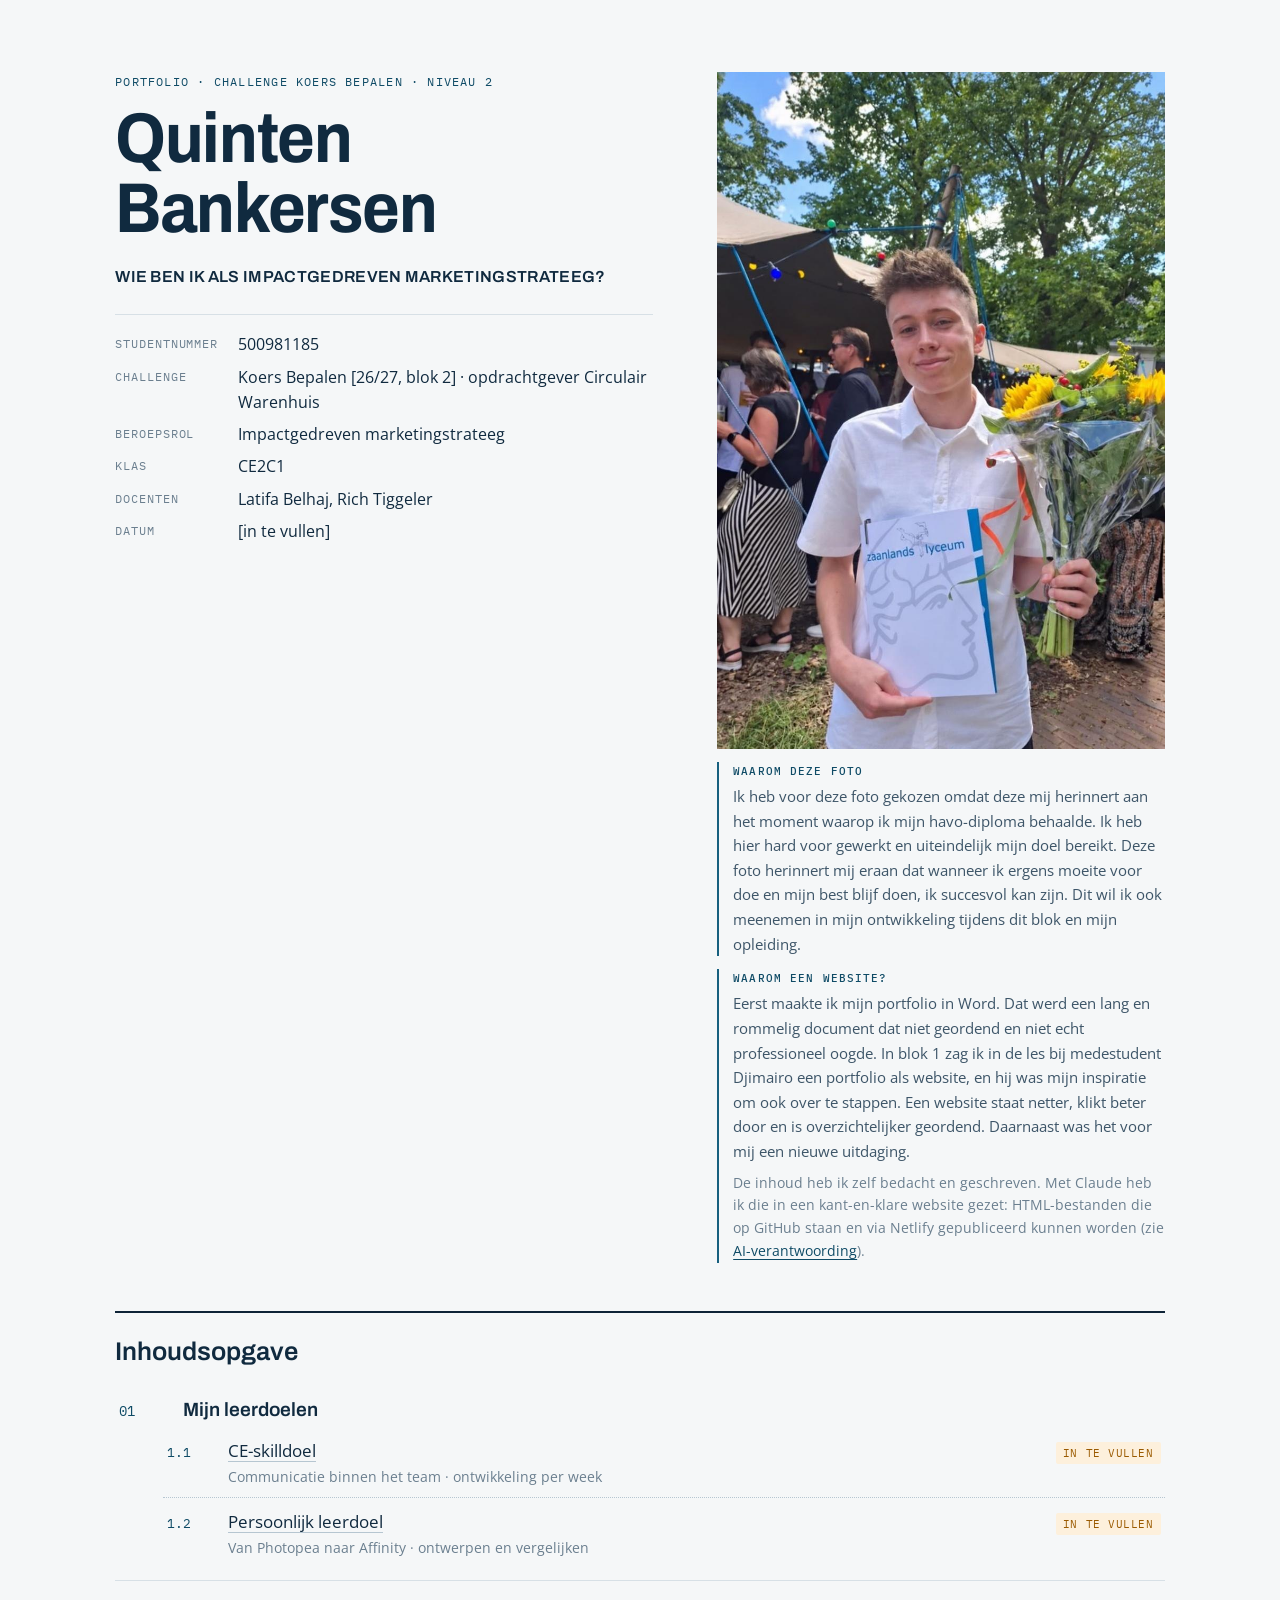
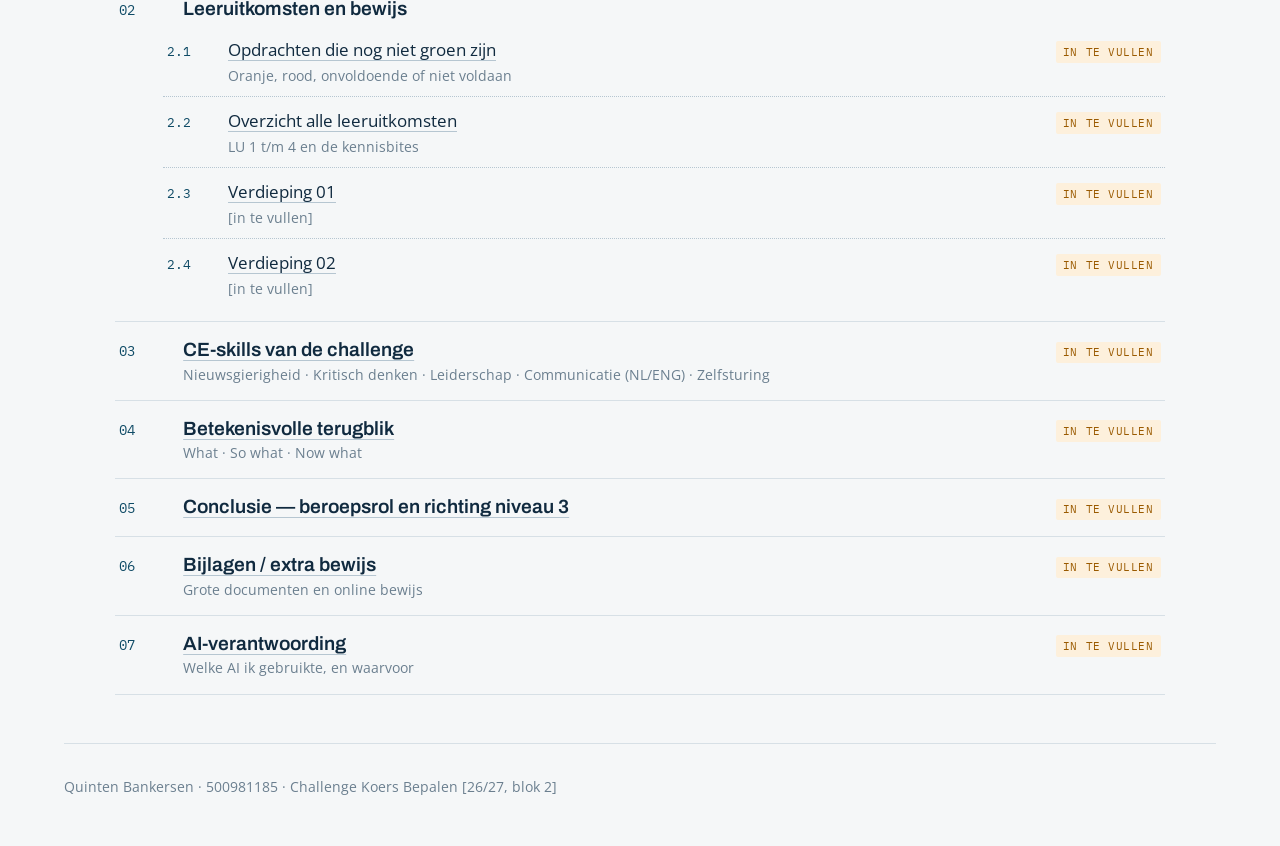
==== commit b6a1f692: "Kopje 'Opdrachten die nog niet groen zijn' (2.1), Zelfsturing terug, feedbacklogboek-tabel weg, Djim" ====
--- a/index.html
+++ b/index.html
@@ -28,12 +28,12 @@
     <figure class="hero__photo">
       <button class="shot" type="button"><img src="img/voorblad-foto.jpg" width="847" height="1280" alt="Quinten met zijn havo-diploma van het Zaanlands Lyceum en een bos zonnebloemen"></button>
       <figcaption><b>Waarom deze foto</b>Ik heb voor deze foto gekozen omdat deze mij herinnert aan het moment waarop ik mijn havo-diploma behaalde. Ik heb hier hard voor gewerkt en uiteindelijk mijn doel bereikt. Deze foto herinnert mij eraan dat wanneer ik ergens moeite voor doe en mijn best blijf doen, ik succesvol kan zijn. Dit wil ik ook meenemen in mijn ontwikkeling tijdens dit blok en mijn opleiding.</figcaption>
-      <div class="hero__why"><b>Waarom een website?</b><p>Eerst maakte ik mijn portfolio in Word. Dat werd een lang en rommelig document dat niet geordend en niet echt professioneel oogde. In de les zag ik bij medestudent Djimairo een portfolio als website, en hij was mijn inspiratie om ook over te stappen. Een website staat netter, klikt beter door en is overzichtelijker geordend. Daarnaast was het voor mij een nieuwe uitdaging.</p><p class="hero__how">De inhoud heb ik zelf bedacht en geschreven. Met Claude heb ik die in een kant-en-klare website gezet: HTML-bestanden die op GitHub staan en via Netlify gepubliceerd kunnen worden (zie <a href="ai-verantwoording.html">AI-verantwoording</a>).</p></div>
+      <div class="hero__why"><b>Waarom een website?</b><p>Eerst maakte ik mijn portfolio in Word. Dat werd een lang en rommelig document dat niet geordend en niet echt professioneel oogde. In blok 1 zag ik in de les bij medestudent Djimairo een portfolio als website, en hij was mijn inspiratie om ook over te stappen. Een website staat netter, klikt beter door en is overzichtelijker geordend. Daarnaast was het voor mij een nieuwe uitdaging.</p><p class="hero__how">De inhoud heb ik zelf bedacht en geschreven. Met Claude heb ik die in een kant-en-klare website gezet: HTML-bestanden die op GitHub staan en via Netlify gepubliceerd kunnen worden (zie <a href="ai-verantwoording.html">AI-verantwoording</a>).</p></div>
     </figure>
   </section>
   <section class="contents" aria-labelledby="toc-title">
     <h2 id="toc-title">Inhoudsopgave</h2>
-    <ol class="toc-home"><li class="toc-ch"><div class="toc-ch__row toc-ch__row--head"><span class="toc-ch__n">01</span><span class="toc-ch__t">Mijn leerdoelen</span></div><ul class="toc-sub"><li><a href="ce-skilldoel.html"><span class="toc-sub__n">1.1</span><span class="toc-sub__t"><span class="u">CE-skilldoel</span><small>Communicatie binnen het team · ontwikkeling per week</small></span><span class="pill pill--part">In te vullen</span></a></li><li><a href="persoonlijk-leerdoel.html"><span class="toc-sub__n">1.2</span><span class="toc-sub__t"><span class="u">Persoonlijk leerdoel</span><small>Van Photopea naar Affinity · ontwerpen en vergelijken</small></span><span class="pill pill--part">In te vullen</span></a></li></ul></li><li class="toc-ch"><div class="toc-ch__row toc-ch__row--head"><span class="toc-ch__n">02</span><span class="toc-ch__t">Leeruitkomsten en bewijs</span></div><ul class="toc-sub"><li><a href="leeruitkomsten.html"><span class="toc-sub__n">2.1</span><span class="toc-sub__t"><span class="u">Overzicht alle leeruitkomsten</span><small>LU 1 t/m 4 en de kennisbites</small></span><span class="pill pill--part">In te vullen</span></a></li><li><a href="verdieping-01.html"><span class="toc-sub__n">2.2</span><span class="toc-sub__t"><span class="u">Verdieping 01</span><small>[in te vullen]</small></span><span class="pill pill--part">In te vullen</span></a></li><li><a href="verdieping-02.html"><span class="toc-sub__n">2.3</span><span class="toc-sub__t"><span class="u">Verdieping 02</span><small>[in te vullen]</small></span><span class="pill pill--part">In te vullen</span></a></li></ul></li><li class="toc-ch"><a class="toc-ch__row" href="ce-skills.html"><span class="toc-ch__n">03</span><span class="toc-ch__t"><span class="u">CE-skills van de challenge</span><small>Nieuwsgierigheid · Kritisch denken · Leiderschap · Communicatie (NL/ENG)</small></span><span class="pill pill--part">In te vullen</span></a></li><li class="toc-ch"><a class="toc-ch__row" href="terugblik.html"><span class="toc-ch__n">04</span><span class="toc-ch__t"><span class="u">Betekenisvolle terugblik</span><small>What · So what · Now what</small></span><span class="pill pill--part">In te vullen</span></a></li><li class="toc-ch"><a class="toc-ch__row" href="conclusie.html"><span class="toc-ch__n">05</span><span class="toc-ch__t"><span class="u">Conclusie — beroepsrol en richting niveau 3</span></span><span class="pill pill--part">In te vullen</span></a></li><li class="toc-ch"><a class="toc-ch__row" href="bijlagen.html"><span class="toc-ch__n">06</span><span class="toc-ch__t"><span class="u">Bijlagen / extra bewijs</span><small>Grote documenten, online bewijs en mijn feedbacklogboek</small></span><span class="pill pill--part">In te vullen</span></a></li><li class="toc-ch"><a class="toc-ch__row" href="ai-verantwoording.html"><span class="toc-ch__n">07</span><span class="toc-ch__t"><span class="u">AI-verantwoording</span><small>Welke AI ik gebruikte, en waarvoor</small></span><span class="pill pill--part">In te vullen</span></a></li></ol>
+    <ol class="toc-home"><li class="toc-ch"><div class="toc-ch__row toc-ch__row--head"><span class="toc-ch__n">01</span><span class="toc-ch__t">Mijn leerdoelen</span></div><ul class="toc-sub"><li><a href="ce-skilldoel.html"><span class="toc-sub__n">1.1</span><span class="toc-sub__t"><span class="u">CE-skilldoel</span><small>Communicatie binnen het team · ontwikkeling per week</small></span><span class="pill pill--part">In te vullen</span></a></li><li><a href="persoonlijk-leerdoel.html"><span class="toc-sub__n">1.2</span><span class="toc-sub__t"><span class="u">Persoonlijk leerdoel</span><small>Van Photopea naar Affinity · ontwerpen en vergelijken</small></span><span class="pill pill--part">In te vullen</span></a></li></ul></li><li class="toc-ch"><div class="toc-ch__row toc-ch__row--head"><span class="toc-ch__n">02</span><span class="toc-ch__t">Leeruitkomsten en bewijs</span></div><ul class="toc-sub"><li><a href="niet-groen.html"><span class="toc-sub__n">2.1</span><span class="toc-sub__t"><span class="u">Opdrachten die nog niet groen zijn</span><small>Oranje, rood, onvoldoende of niet voldaan</small></span><span class="pill pill--part">In te vullen</span></a></li><li><a href="leeruitkomsten.html"><span class="toc-sub__n">2.2</span><span class="toc-sub__t"><span class="u">Overzicht alle leeruitkomsten</span><small>LU 1 t/m 4 en de kennisbites</small></span><span class="pill pill--part">In te vullen</span></a></li><li><a href="verdieping-01.html"><span class="toc-sub__n">2.3</span><span class="toc-sub__t"><span class="u">Verdieping 01</span><small>[in te vullen]</small></span><span class="pill pill--part">In te vullen</span></a></li><li><a href="verdieping-02.html"><span class="toc-sub__n">2.4</span><span class="toc-sub__t"><span class="u">Verdieping 02</span><small>[in te vullen]</small></span><span class="pill pill--part">In te vullen</span></a></li></ul></li><li class="toc-ch"><a class="toc-ch__row" href="ce-skills.html"><span class="toc-ch__n">03</span><span class="toc-ch__t"><span class="u">CE-skills van de challenge</span><small>Nieuwsgierigheid · Kritisch denken · Leiderschap · Communicatie (NL/ENG) · Zelfsturing</small></span><span class="pill pill--part">In te vullen</span></a></li><li class="toc-ch"><a class="toc-ch__row" href="terugblik.html"><span class="toc-ch__n">04</span><span class="toc-ch__t"><span class="u">Betekenisvolle terugblik</span><small>What · So what · Now what</small></span><span class="pill pill--part">In te vullen</span></a></li><li class="toc-ch"><a class="toc-ch__row" href="conclusie.html"><span class="toc-ch__n">05</span><span class="toc-ch__t"><span class="u">Conclusie — beroepsrol en richting niveau 3</span></span><span class="pill pill--part">In te vullen</span></a></li><li class="toc-ch"><a class="toc-ch__row" href="bijlagen.html"><span class="toc-ch__n">06</span><span class="toc-ch__t"><span class="u">Bijlagen / extra bewijs</span><small>Grote documenten en online bewijs</small></span><span class="pill pill--part">In te vullen</span></a></li><li class="toc-ch"><a class="toc-ch__row" href="ai-verantwoording.html"><span class="toc-ch__n">07</span><span class="toc-ch__t"><span class="u">AI-verantwoording</span><small>Welke AI ik gebruikte, en waarvoor</small></span><span class="pill pill--part">In te vullen</span></a></li></ol>
   </section>
 </main>
 <footer class="site">Quinten Bankersen · 500981185 · Challenge Koers Bepalen [26/27, blok 2]</footer>
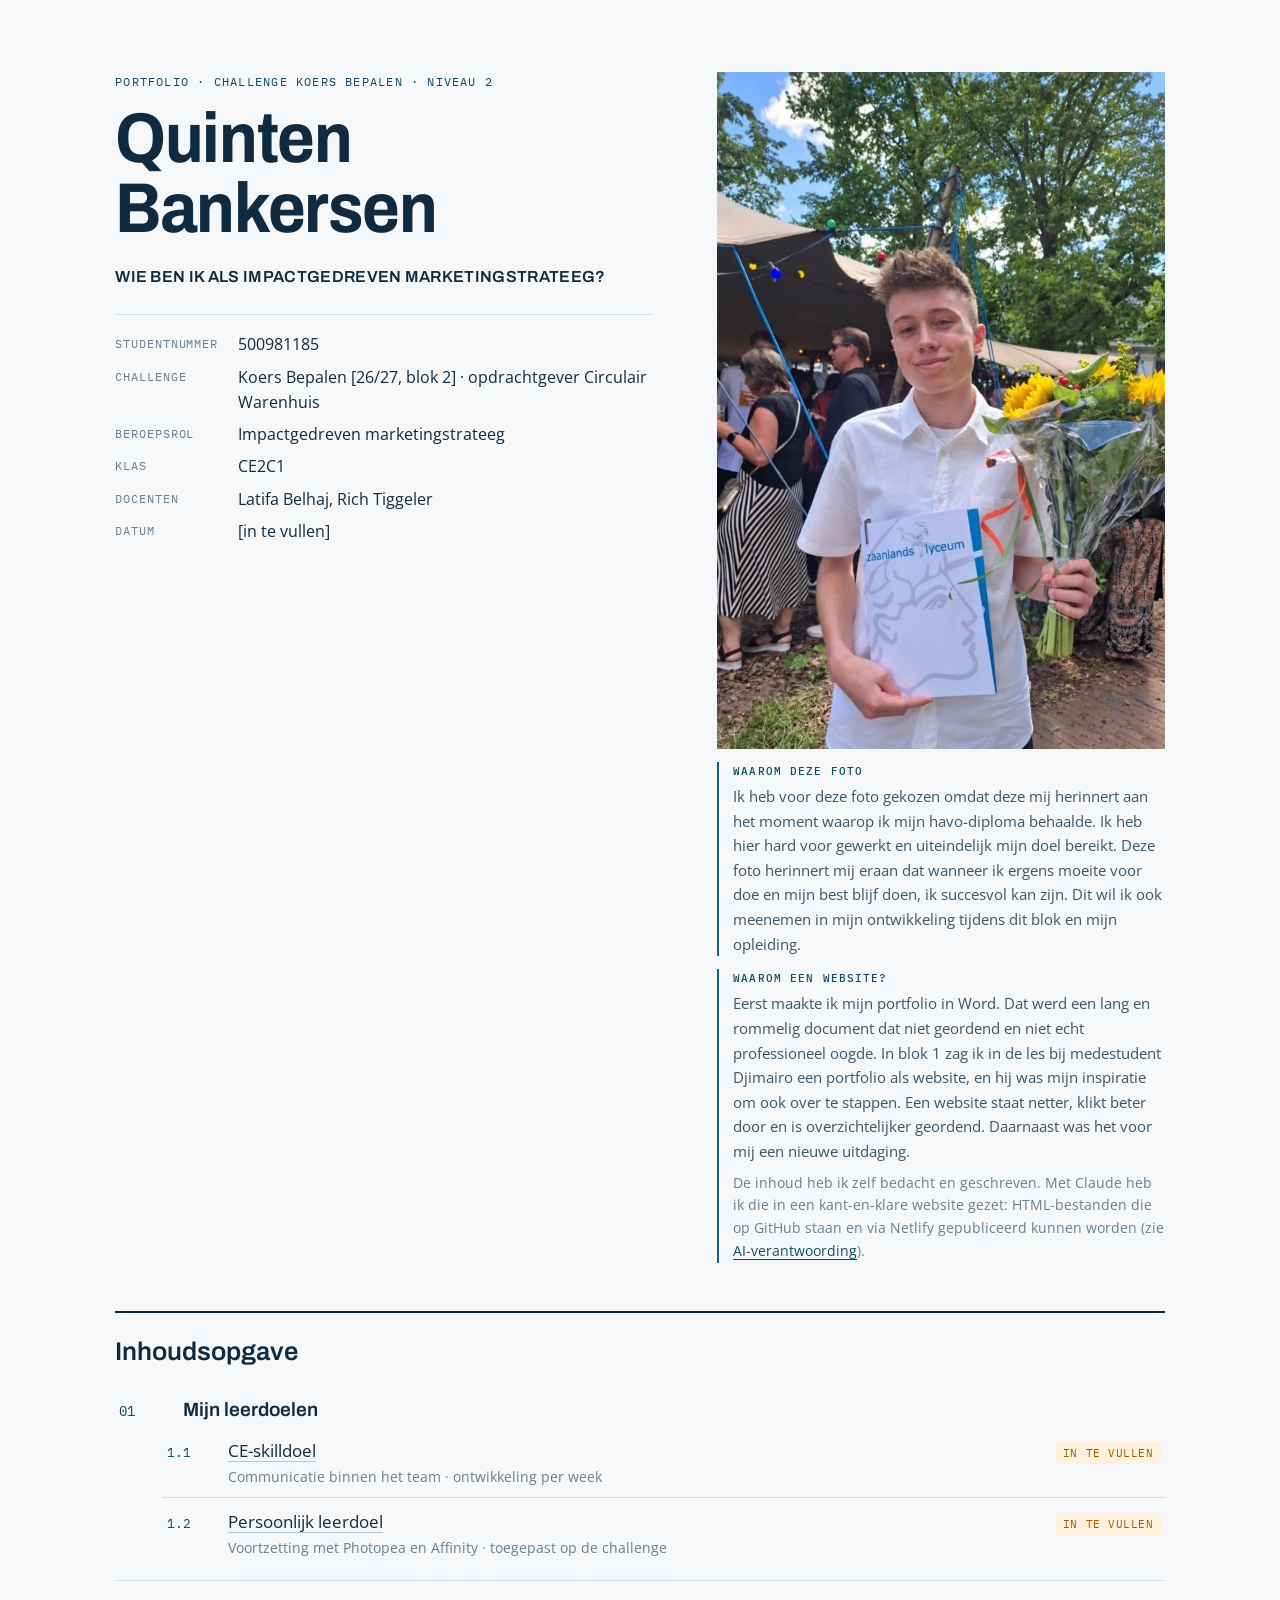
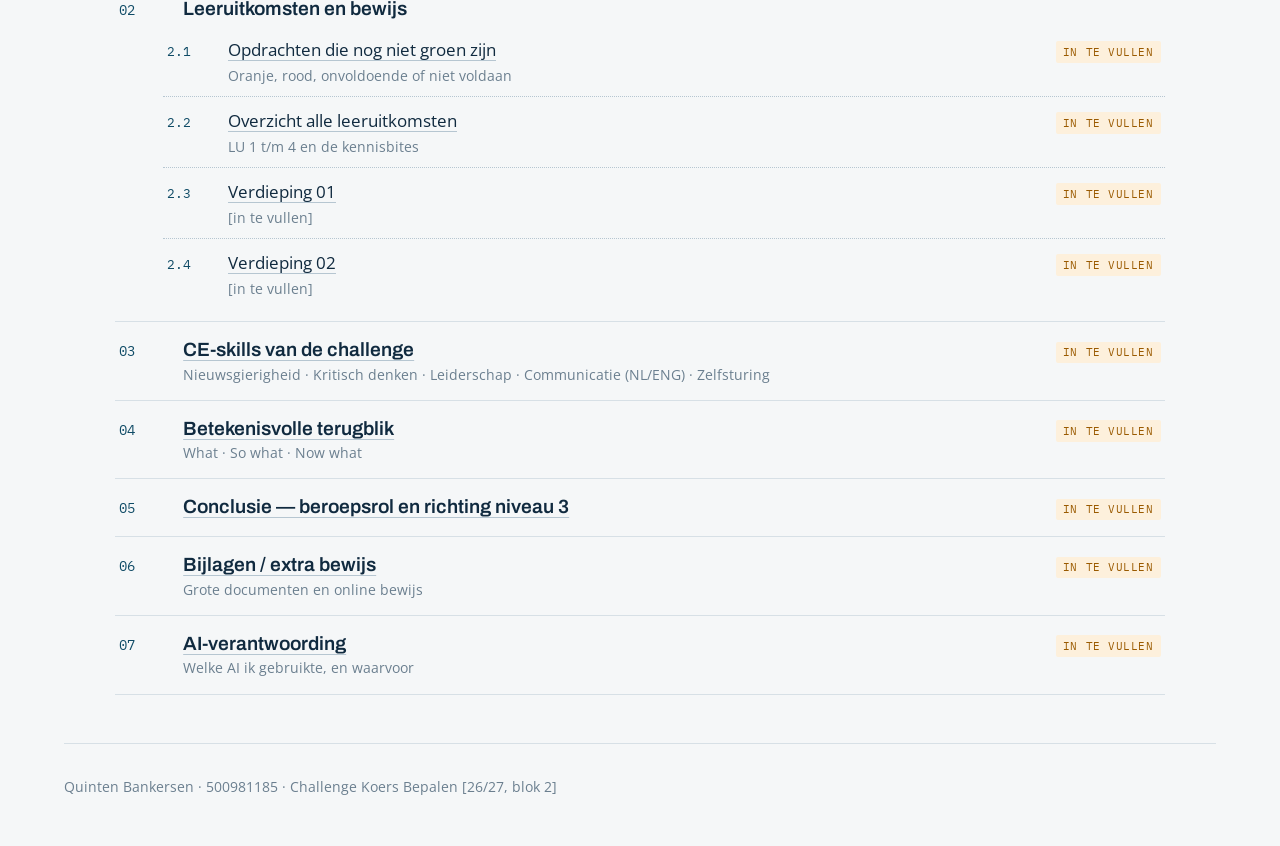
==== commit 478b5e7c: "Persoonlijk leerdoel: voortzetting en verbreding van het semesterdoel, afgestemd op blok 1 Co-Author" ====
--- a/index.html
+++ b/index.html
@@ -33,7 +33,7 @@
   </section>
   <section class="contents" aria-labelledby="toc-title">
     <h2 id="toc-title">Inhoudsopgave</h2>
-    <ol class="toc-home"><li class="toc-ch"><div class="toc-ch__row toc-ch__row--head"><span class="toc-ch__n">01</span><span class="toc-ch__t">Mijn leerdoelen</span></div><ul class="toc-sub"><li><a href="ce-skilldoel.html"><span class="toc-sub__n">1.1</span><span class="toc-sub__t"><span class="u">CE-skilldoel</span><small>Communicatie binnen het team · ontwikkeling per week</small></span><span class="pill pill--part">In te vullen</span></a></li><li><a href="persoonlijk-leerdoel.html"><span class="toc-sub__n">1.2</span><span class="toc-sub__t"><span class="u">Persoonlijk leerdoel</span><small>Van Photopea naar Affinity · ontwerpen en vergelijken</small></span><span class="pill pill--part">In te vullen</span></a></li></ul></li><li class="toc-ch"><div class="toc-ch__row toc-ch__row--head"><span class="toc-ch__n">02</span><span class="toc-ch__t">Leeruitkomsten en bewijs</span></div><ul class="toc-sub"><li><a href="niet-groen.html"><span class="toc-sub__n">2.1</span><span class="toc-sub__t"><span class="u">Opdrachten die nog niet groen zijn</span><small>Oranje, rood, onvoldoende of niet voldaan</small></span><span class="pill pill--part">In te vullen</span></a></li><li><a href="leeruitkomsten.html"><span class="toc-sub__n">2.2</span><span class="toc-sub__t"><span class="u">Overzicht alle leeruitkomsten</span><small>LU 1 t/m 4 en de kennisbites</small></span><span class="pill pill--part">In te vullen</span></a></li><li><a href="verdieping-01.html"><span class="toc-sub__n">2.3</span><span class="toc-sub__t"><span class="u">Verdieping 01</span><small>[in te vullen]</small></span><span class="pill pill--part">In te vullen</span></a></li><li><a href="verdieping-02.html"><span class="toc-sub__n">2.4</span><span class="toc-sub__t"><span class="u">Verdieping 02</span><small>[in te vullen]</small></span><span class="pill pill--part">In te vullen</span></a></li></ul></li><li class="toc-ch"><a class="toc-ch__row" href="ce-skills.html"><span class="toc-ch__n">03</span><span class="toc-ch__t"><span class="u">CE-skills van de challenge</span><small>Nieuwsgierigheid · Kritisch denken · Leiderschap · Communicatie (NL/ENG) · Zelfsturing</small></span><span class="pill pill--part">In te vullen</span></a></li><li class="toc-ch"><a class="toc-ch__row" href="terugblik.html"><span class="toc-ch__n">04</span><span class="toc-ch__t"><span class="u">Betekenisvolle terugblik</span><small>What · So what · Now what</small></span><span class="pill pill--part">In te vullen</span></a></li><li class="toc-ch"><a class="toc-ch__row" href="conclusie.html"><span class="toc-ch__n">05</span><span class="toc-ch__t"><span class="u">Conclusie — beroepsrol en richting niveau 3</span></span><span class="pill pill--part">In te vullen</span></a></li><li class="toc-ch"><a class="toc-ch__row" href="bijlagen.html"><span class="toc-ch__n">06</span><span class="toc-ch__t"><span class="u">Bijlagen / extra bewijs</span><small>Grote documenten en online bewijs</small></span><span class="pill pill--part">In te vullen</span></a></li><li class="toc-ch"><a class="toc-ch__row" href="ai-verantwoording.html"><span class="toc-ch__n">07</span><span class="toc-ch__t"><span class="u">AI-verantwoording</span><small>Welke AI ik gebruikte, en waarvoor</small></span><span class="pill pill--part">In te vullen</span></a></li></ol>
+    <ol class="toc-home"><li class="toc-ch"><div class="toc-ch__row toc-ch__row--head"><span class="toc-ch__n">01</span><span class="toc-ch__t">Mijn leerdoelen</span></div><ul class="toc-sub"><li><a href="ce-skilldoel.html"><span class="toc-sub__n">1.1</span><span class="toc-sub__t"><span class="u">CE-skilldoel</span><small>Communicatie binnen het team · ontwikkeling per week</small></span><span class="pill pill--part">In te vullen</span></a></li><li><a href="persoonlijk-leerdoel.html"><span class="toc-sub__n">1.2</span><span class="toc-sub__t"><span class="u">Persoonlijk leerdoel</span><small>Voortzetting met Photopea en Affinity · toegepast op de challenge</small></span><span class="pill pill--part">In te vullen</span></a></li></ul></li><li class="toc-ch"><div class="toc-ch__row toc-ch__row--head"><span class="toc-ch__n">02</span><span class="toc-ch__t">Leeruitkomsten en bewijs</span></div><ul class="toc-sub"><li><a href="niet-groen.html"><span class="toc-sub__n">2.1</span><span class="toc-sub__t"><span class="u">Opdrachten die nog niet groen zijn</span><small>Oranje, rood, onvoldoende of niet voldaan</small></span><span class="pill pill--part">In te vullen</span></a></li><li><a href="leeruitkomsten.html"><span class="toc-sub__n">2.2</span><span class="toc-sub__t"><span class="u">Overzicht alle leeruitkomsten</span><small>LU 1 t/m 4 en de kennisbites</small></span><span class="pill pill--part">In te vullen</span></a></li><li><a href="verdieping-01.html"><span class="toc-sub__n">2.3</span><span class="toc-sub__t"><span class="u">Verdieping 01</span><small>[in te vullen]</small></span><span class="pill pill--part">In te vullen</span></a></li><li><a href="verdieping-02.html"><span class="toc-sub__n">2.4</span><span class="toc-sub__t"><span class="u">Verdieping 02</span><small>[in te vullen]</small></span><span class="pill pill--part">In te vullen</span></a></li></ul></li><li class="toc-ch"><a class="toc-ch__row" href="ce-skills.html"><span class="toc-ch__n">03</span><span class="toc-ch__t"><span class="u">CE-skills van de challenge</span><small>Nieuwsgierigheid · Kritisch denken · Leiderschap · Communicatie (NL/ENG) · Zelfsturing</small></span><span class="pill pill--part">In te vullen</span></a></li><li class="toc-ch"><a class="toc-ch__row" href="terugblik.html"><span class="toc-ch__n">04</span><span class="toc-ch__t"><span class="u">Betekenisvolle terugblik</span><small>What · So what · Now what</small></span><span class="pill pill--part">In te vullen</span></a></li><li class="toc-ch"><a class="toc-ch__row" href="conclusie.html"><span class="toc-ch__n">05</span><span class="toc-ch__t"><span class="u">Conclusie — beroepsrol en richting niveau 3</span></span><span class="pill pill--part">In te vullen</span></a></li><li class="toc-ch"><a class="toc-ch__row" href="bijlagen.html"><span class="toc-ch__n">06</span><span class="toc-ch__t"><span class="u">Bijlagen / extra bewijs</span><small>Grote documenten en online bewijs</small></span><span class="pill pill--part">In te vullen</span></a></li><li class="toc-ch"><a class="toc-ch__row" href="ai-verantwoording.html"><span class="toc-ch__n">07</span><span class="toc-ch__t"><span class="u">AI-verantwoording</span><small>Welke AI ik gebruikte, en waarvoor</small></span><span class="pill pill--part">In te vullen</span></a></li></ol>
   </section>
 </main>
 <footer class="site">Quinten Bankersen · 500981185 · Challenge Koers Bepalen [26/27, blok 2]</footer>
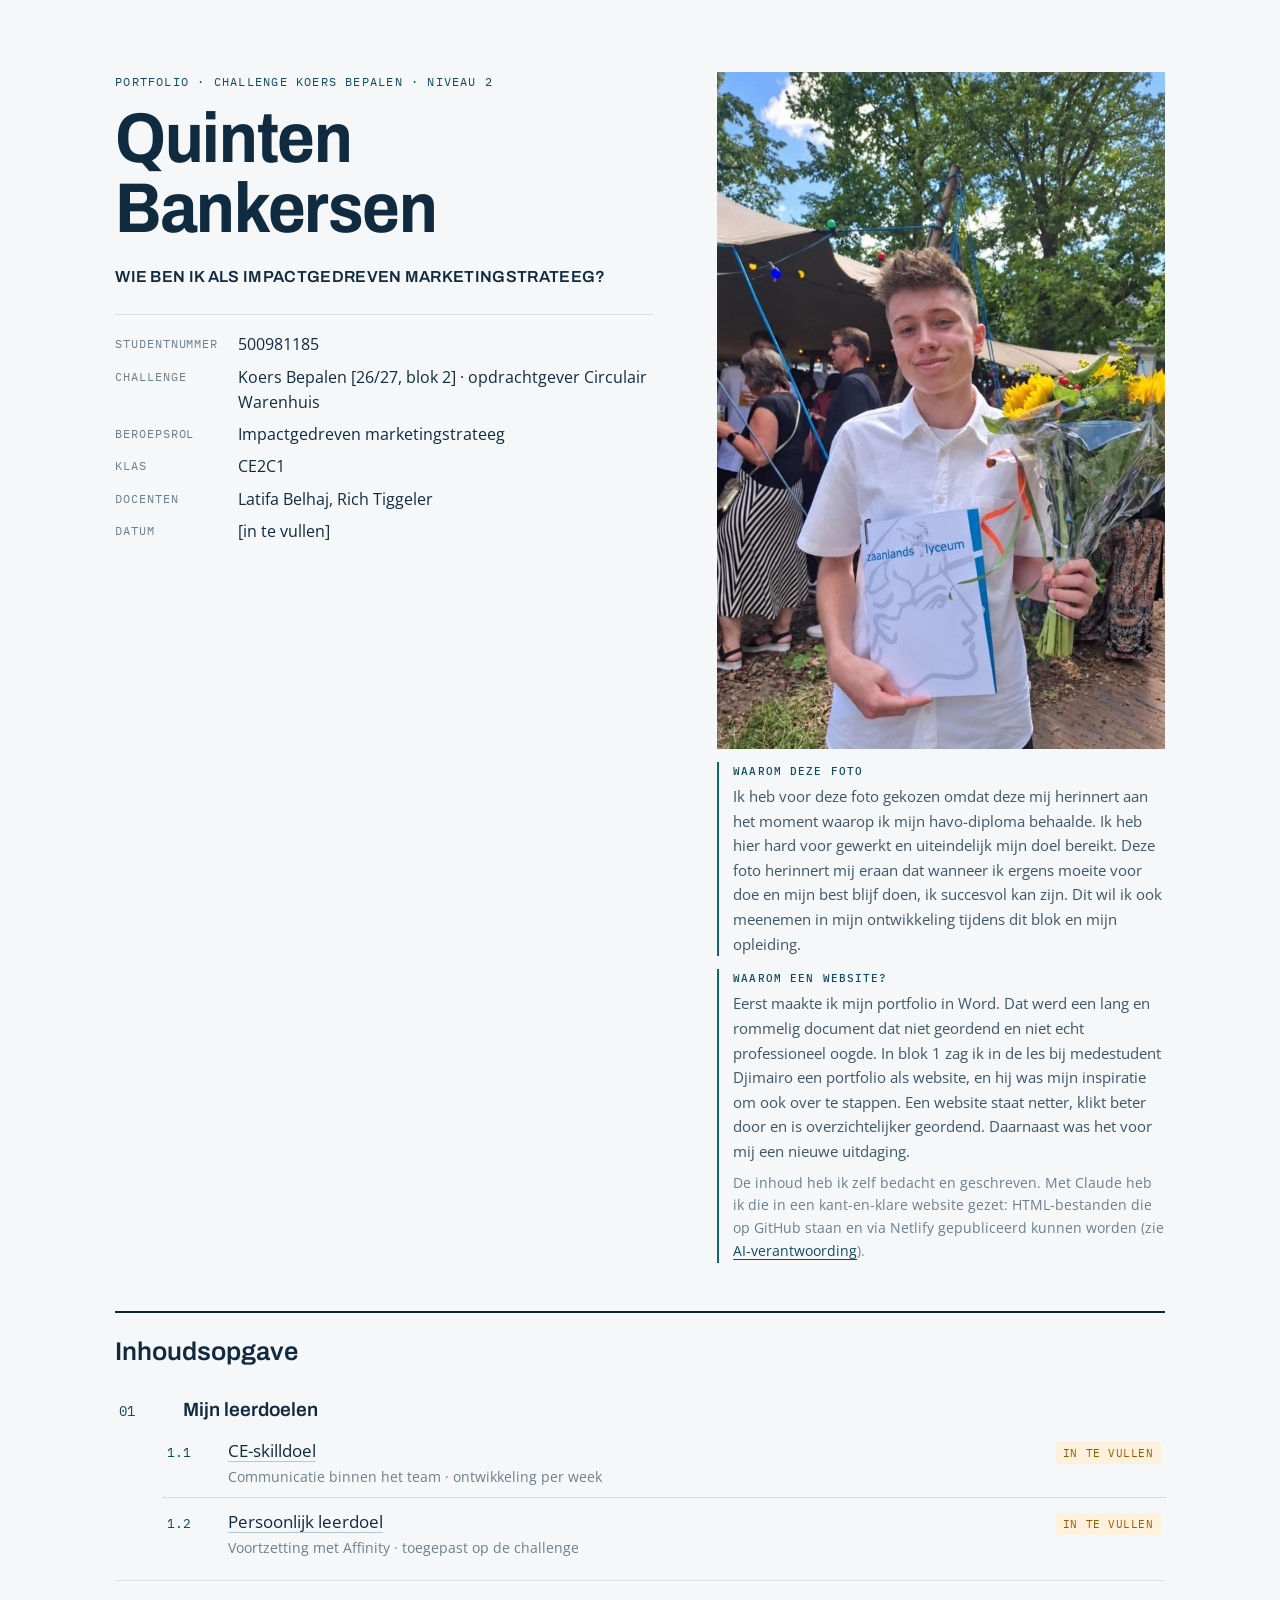
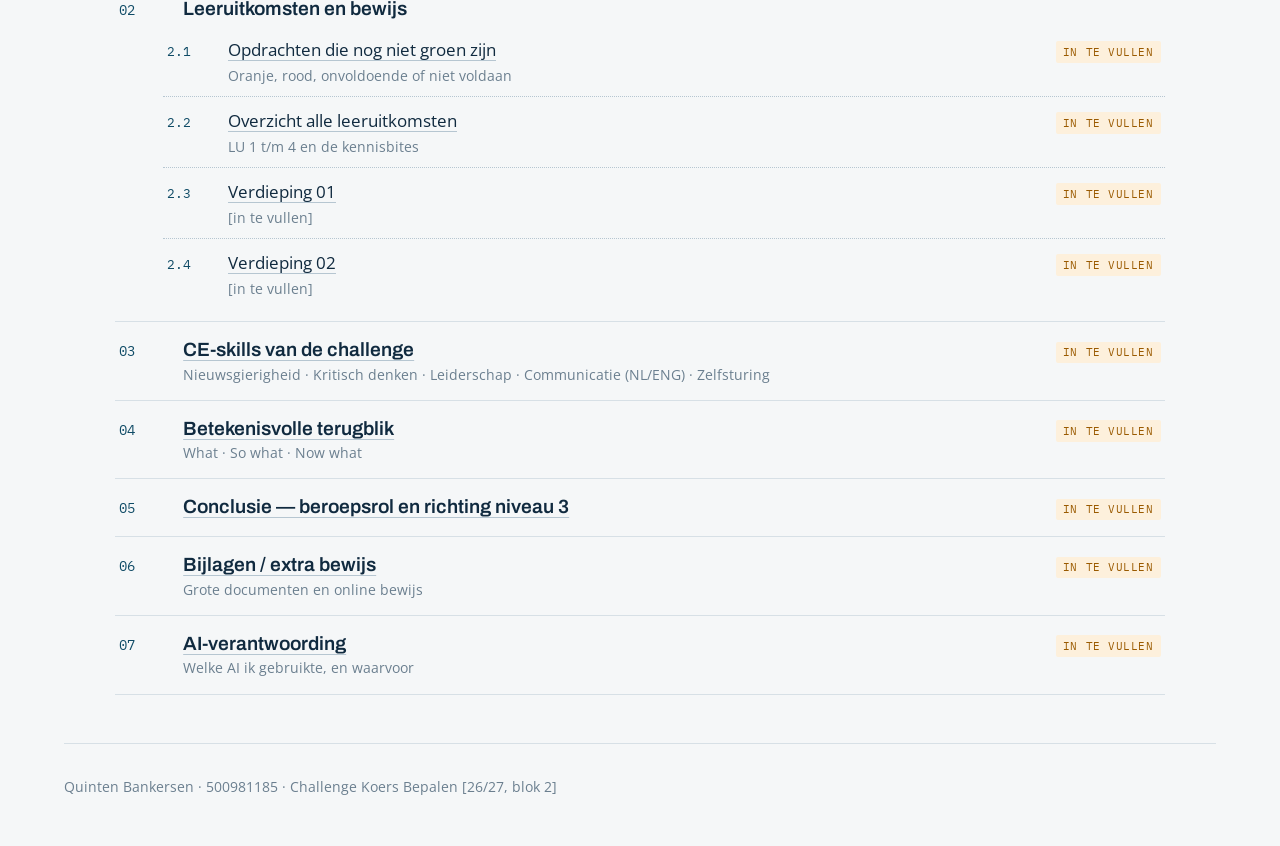
==== commit 9186ef5a: "Persoonlijk leerdoel compact uitgewerkt zoals blok 1 Co-Authored-By: Claude Opus 5.5 <noreply@anthro" ====
--- a/index.html
+++ b/index.html
@@ -33,7 +33,7 @@
   </section>
   <section class="contents" aria-labelledby="toc-title">
     <h2 id="toc-title">Inhoudsopgave</h2>
-    <ol class="toc-home"><li class="toc-ch"><div class="toc-ch__row toc-ch__row--head"><span class="toc-ch__n">01</span><span class="toc-ch__t">Mijn leerdoelen</span></div><ul class="toc-sub"><li><a href="ce-skilldoel.html"><span class="toc-sub__n">1.1</span><span class="toc-sub__t"><span class="u">CE-skilldoel</span><small>Communicatie binnen het team · ontwikkeling per week</small></span><span class="pill pill--part">In te vullen</span></a></li><li><a href="persoonlijk-leerdoel.html"><span class="toc-sub__n">1.2</span><span class="toc-sub__t"><span class="u">Persoonlijk leerdoel</span><small>Voortzetting met Photopea en Affinity · toegepast op de challenge</small></span><span class="pill pill--part">In te vullen</span></a></li></ul></li><li class="toc-ch"><div class="toc-ch__row toc-ch__row--head"><span class="toc-ch__n">02</span><span class="toc-ch__t">Leeruitkomsten en bewijs</span></div><ul class="toc-sub"><li><a href="niet-groen.html"><span class="toc-sub__n">2.1</span><span class="toc-sub__t"><span class="u">Opdrachten die nog niet groen zijn</span><small>Oranje, rood, onvoldoende of niet voldaan</small></span><span class="pill pill--part">In te vullen</span></a></li><li><a href="leeruitkomsten.html"><span class="toc-sub__n">2.2</span><span class="toc-sub__t"><span class="u">Overzicht alle leeruitkomsten</span><small>LU 1 t/m 4 en de kennisbites</small></span><span class="pill pill--part">In te vullen</span></a></li><li><a href="verdieping-01.html"><span class="toc-sub__n">2.3</span><span class="toc-sub__t"><span class="u">Verdieping 01</span><small>[in te vullen]</small></span><span class="pill pill--part">In te vullen</span></a></li><li><a href="verdieping-02.html"><span class="toc-sub__n">2.4</span><span class="toc-sub__t"><span class="u">Verdieping 02</span><small>[in te vullen]</small></span><span class="pill pill--part">In te vullen</span></a></li></ul></li><li class="toc-ch"><a class="toc-ch__row" href="ce-skills.html"><span class="toc-ch__n">03</span><span class="toc-ch__t"><span class="u">CE-skills van de challenge</span><small>Nieuwsgierigheid · Kritisch denken · Leiderschap · Communicatie (NL/ENG) · Zelfsturing</small></span><span class="pill pill--part">In te vullen</span></a></li><li class="toc-ch"><a class="toc-ch__row" href="terugblik.html"><span class="toc-ch__n">04</span><span class="toc-ch__t"><span class="u">Betekenisvolle terugblik</span><small>What · So what · Now what</small></span><span class="pill pill--part">In te vullen</span></a></li><li class="toc-ch"><a class="toc-ch__row" href="conclusie.html"><span class="toc-ch__n">05</span><span class="toc-ch__t"><span class="u">Conclusie — beroepsrol en richting niveau 3</span></span><span class="pill pill--part">In te vullen</span></a></li><li class="toc-ch"><a class="toc-ch__row" href="bijlagen.html"><span class="toc-ch__n">06</span><span class="toc-ch__t"><span class="u">Bijlagen / extra bewijs</span><small>Grote documenten en online bewijs</small></span><span class="pill pill--part">In te vullen</span></a></li><li class="toc-ch"><a class="toc-ch__row" href="ai-verantwoording.html"><span class="toc-ch__n">07</span><span class="toc-ch__t"><span class="u">AI-verantwoording</span><small>Welke AI ik gebruikte, en waarvoor</small></span><span class="pill pill--part">In te vullen</span></a></li></ol>
+    <ol class="toc-home"><li class="toc-ch"><div class="toc-ch__row toc-ch__row--head"><span class="toc-ch__n">01</span><span class="toc-ch__t">Mijn leerdoelen</span></div><ul class="toc-sub"><li><a href="ce-skilldoel.html"><span class="toc-sub__n">1.1</span><span class="toc-sub__t"><span class="u">CE-skilldoel</span><small>Communicatie binnen het team · ontwikkeling per week</small></span><span class="pill pill--part">In te vullen</span></a></li><li><a href="persoonlijk-leerdoel.html"><span class="toc-sub__n">1.2</span><span class="toc-sub__t"><span class="u">Persoonlijk leerdoel</span><small>Voortzetting met Affinity · toegepast op de challenge</small></span><span class="pill pill--part">In te vullen</span></a></li></ul></li><li class="toc-ch"><div class="toc-ch__row toc-ch__row--head"><span class="toc-ch__n">02</span><span class="toc-ch__t">Leeruitkomsten en bewijs</span></div><ul class="toc-sub"><li><a href="niet-groen.html"><span class="toc-sub__n">2.1</span><span class="toc-sub__t"><span class="u">Opdrachten die nog niet groen zijn</span><small>Oranje, rood, onvoldoende of niet voldaan</small></span><span class="pill pill--part">In te vullen</span></a></li><li><a href="leeruitkomsten.html"><span class="toc-sub__n">2.2</span><span class="toc-sub__t"><span class="u">Overzicht alle leeruitkomsten</span><small>LU 1 t/m 4 en de kennisbites</small></span><span class="pill pill--part">In te vullen</span></a></li><li><a href="verdieping-01.html"><span class="toc-sub__n">2.3</span><span class="toc-sub__t"><span class="u">Verdieping 01</span><small>[in te vullen]</small></span><span class="pill pill--part">In te vullen</span></a></li><li><a href="verdieping-02.html"><span class="toc-sub__n">2.4</span><span class="toc-sub__t"><span class="u">Verdieping 02</span><small>[in te vullen]</small></span><span class="pill pill--part">In te vullen</span></a></li></ul></li><li class="toc-ch"><a class="toc-ch__row" href="ce-skills.html"><span class="toc-ch__n">03</span><span class="toc-ch__t"><span class="u">CE-skills van de challenge</span><small>Nieuwsgierigheid · Kritisch denken · Leiderschap · Communicatie (NL/ENG) · Zelfsturing</small></span><span class="pill pill--part">In te vullen</span></a></li><li class="toc-ch"><a class="toc-ch__row" href="terugblik.html"><span class="toc-ch__n">04</span><span class="toc-ch__t"><span class="u">Betekenisvolle terugblik</span><small>What · So what · Now what</small></span><span class="pill pill--part">In te vullen</span></a></li><li class="toc-ch"><a class="toc-ch__row" href="conclusie.html"><span class="toc-ch__n">05</span><span class="toc-ch__t"><span class="u">Conclusie — beroepsrol en richting niveau 3</span></span><span class="pill pill--part">In te vullen</span></a></li><li class="toc-ch"><a class="toc-ch__row" href="bijlagen.html"><span class="toc-ch__n">06</span><span class="toc-ch__t"><span class="u">Bijlagen / extra bewijs</span><small>Grote documenten en online bewijs</small></span><span class="pill pill--part">In te vullen</span></a></li><li class="toc-ch"><a class="toc-ch__row" href="ai-verantwoording.html"><span class="toc-ch__n">07</span><span class="toc-ch__t"><span class="u">AI-verantwoording</span><small>Welke AI ik gebruikte, en waarvoor</small></span><span class="pill pill--part">In te vullen</span></a></li></ol>
   </section>
 </main>
 <footer class="site">Quinten Bankersen · 500981185 · Challenge Koers Bepalen [26/27, blok 2]</footer>
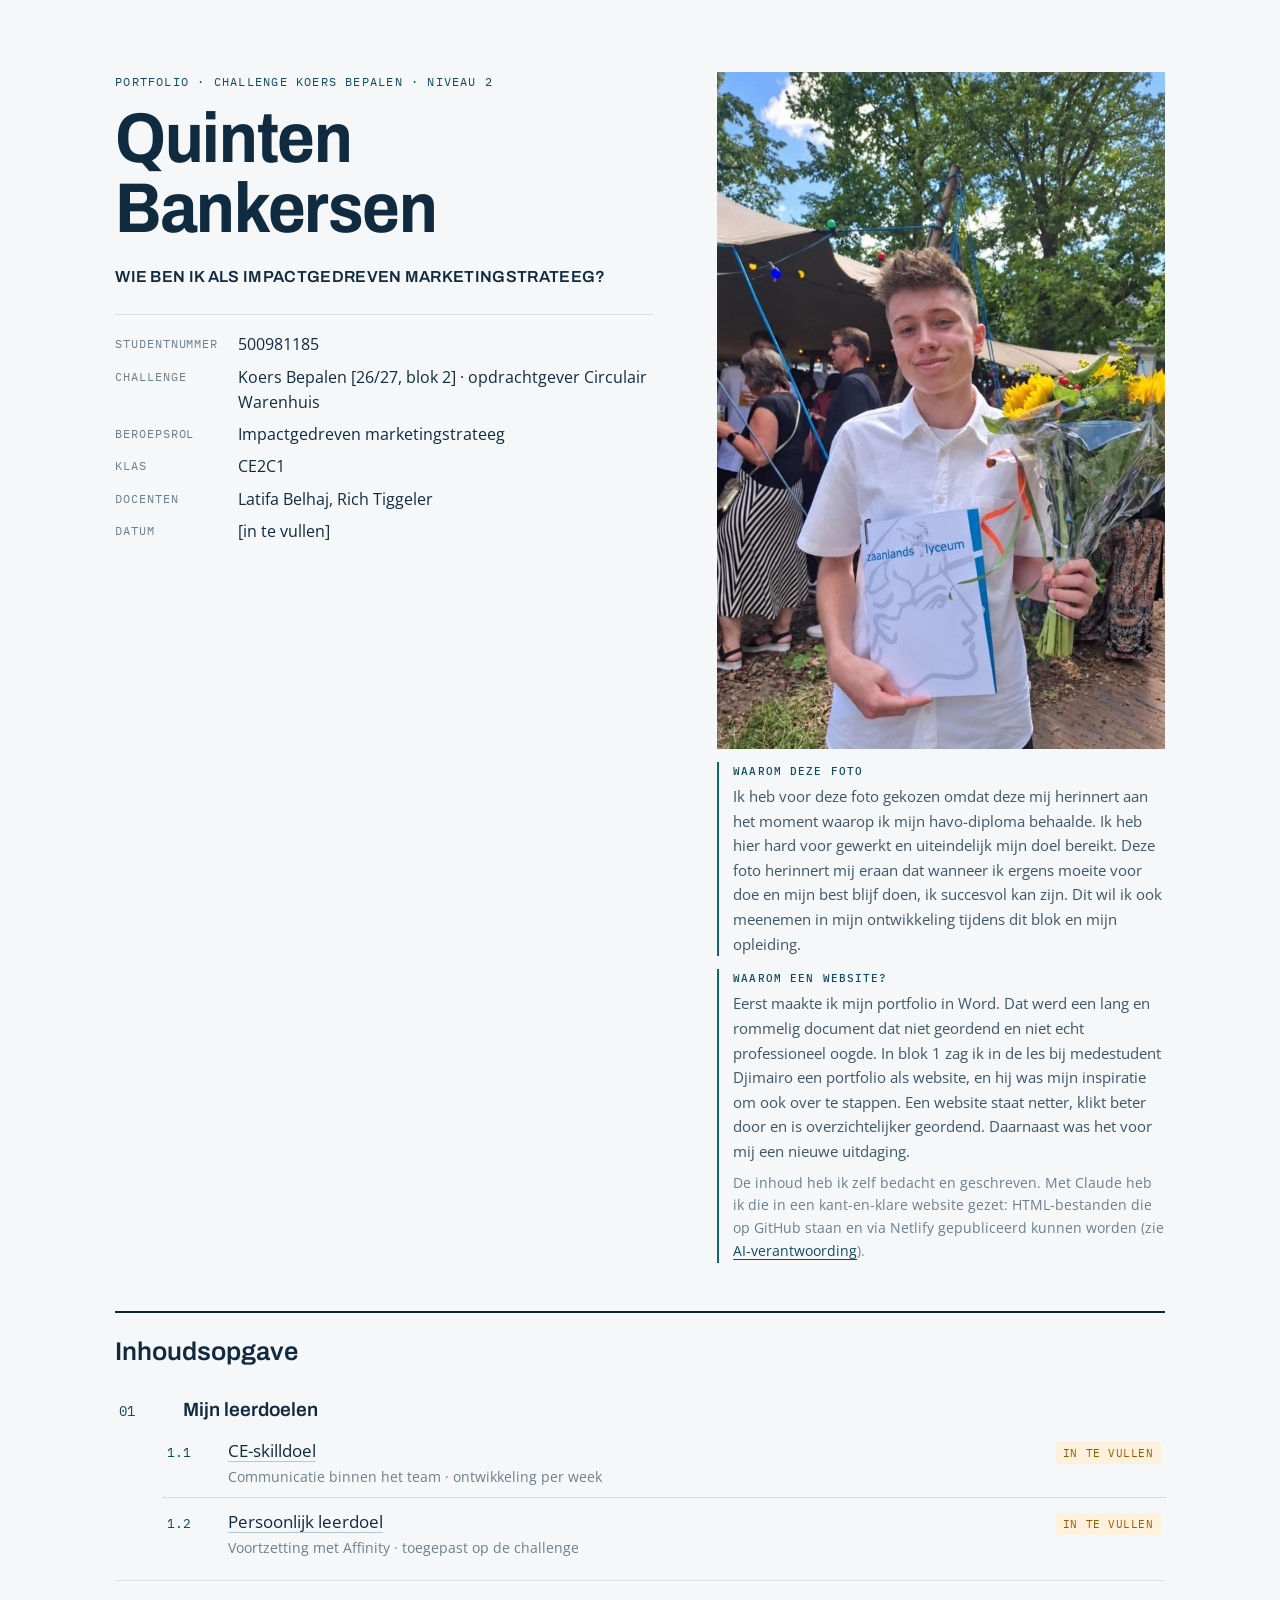
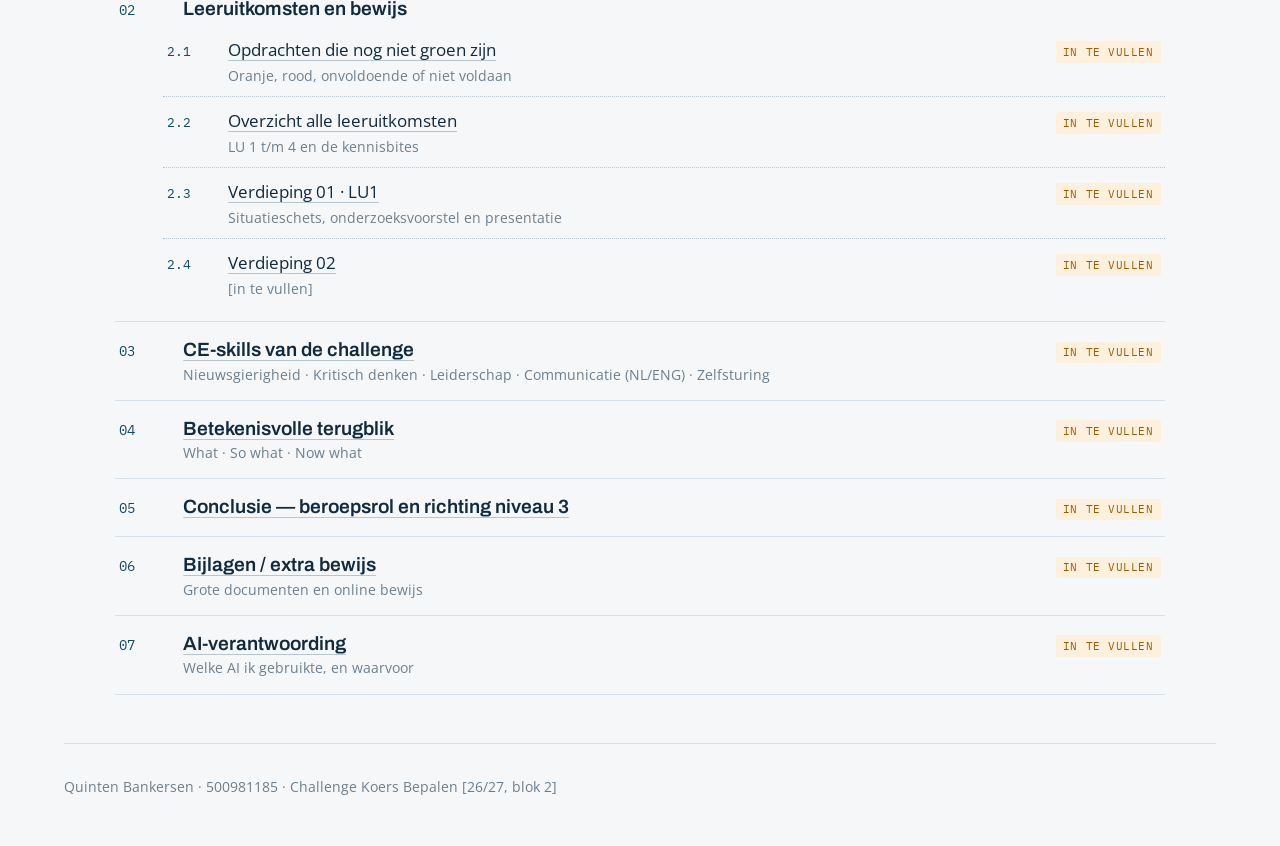
==== commit 14d9536f: "CE-skilldoel reflecties aangescherpt; verdieping 01 (LU1) uitgewerkt met bewijs en bijlagen B10-B12 " ====
--- a/index.html
+++ b/index.html
@@ -33,7 +33,7 @@
   </section>
   <section class="contents" aria-labelledby="toc-title">
     <h2 id="toc-title">Inhoudsopgave</h2>
-    <ol class="toc-home"><li class="toc-ch"><div class="toc-ch__row toc-ch__row--head"><span class="toc-ch__n">01</span><span class="toc-ch__t">Mijn leerdoelen</span></div><ul class="toc-sub"><li><a href="ce-skilldoel.html"><span class="toc-sub__n">1.1</span><span class="toc-sub__t"><span class="u">CE-skilldoel</span><small>Communicatie binnen het team · ontwikkeling per week</small></span><span class="pill pill--part">In te vullen</span></a></li><li><a href="persoonlijk-leerdoel.html"><span class="toc-sub__n">1.2</span><span class="toc-sub__t"><span class="u">Persoonlijk leerdoel</span><small>Voortzetting met Affinity · toegepast op de challenge</small></span><span class="pill pill--part">In te vullen</span></a></li></ul></li><li class="toc-ch"><div class="toc-ch__row toc-ch__row--head"><span class="toc-ch__n">02</span><span class="toc-ch__t">Leeruitkomsten en bewijs</span></div><ul class="toc-sub"><li><a href="niet-groen.html"><span class="toc-sub__n">2.1</span><span class="toc-sub__t"><span class="u">Opdrachten die nog niet groen zijn</span><small>Oranje, rood, onvoldoende of niet voldaan</small></span><span class="pill pill--part">In te vullen</span></a></li><li><a href="leeruitkomsten.html"><span class="toc-sub__n">2.2</span><span class="toc-sub__t"><span class="u">Overzicht alle leeruitkomsten</span><small>LU 1 t/m 4 en de kennisbites</small></span><span class="pill pill--part">In te vullen</span></a></li><li><a href="verdieping-01.html"><span class="toc-sub__n">2.3</span><span class="toc-sub__t"><span class="u">Verdieping 01</span><small>[in te vullen]</small></span><span class="pill pill--part">In te vullen</span></a></li><li><a href="verdieping-02.html"><span class="toc-sub__n">2.4</span><span class="toc-sub__t"><span class="u">Verdieping 02</span><small>[in te vullen]</small></span><span class="pill pill--part">In te vullen</span></a></li></ul></li><li class="toc-ch"><a class="toc-ch__row" href="ce-skills.html"><span class="toc-ch__n">03</span><span class="toc-ch__t"><span class="u">CE-skills van de challenge</span><small>Nieuwsgierigheid · Kritisch denken · Leiderschap · Communicatie (NL/ENG) · Zelfsturing</small></span><span class="pill pill--part">In te vullen</span></a></li><li class="toc-ch"><a class="toc-ch__row" href="terugblik.html"><span class="toc-ch__n">04</span><span class="toc-ch__t"><span class="u">Betekenisvolle terugblik</span><small>What · So what · Now what</small></span><span class="pill pill--part">In te vullen</span></a></li><li class="toc-ch"><a class="toc-ch__row" href="conclusie.html"><span class="toc-ch__n">05</span><span class="toc-ch__t"><span class="u">Conclusie — beroepsrol en richting niveau 3</span></span><span class="pill pill--part">In te vullen</span></a></li><li class="toc-ch"><a class="toc-ch__row" href="bijlagen.html"><span class="toc-ch__n">06</span><span class="toc-ch__t"><span class="u">Bijlagen / extra bewijs</span><small>Grote documenten en online bewijs</small></span><span class="pill pill--part">In te vullen</span></a></li><li class="toc-ch"><a class="toc-ch__row" href="ai-verantwoording.html"><span class="toc-ch__n">07</span><span class="toc-ch__t"><span class="u">AI-verantwoording</span><small>Welke AI ik gebruikte, en waarvoor</small></span><span class="pill pill--part">In te vullen</span></a></li></ol>
+    <ol class="toc-home"><li class="toc-ch"><div class="toc-ch__row toc-ch__row--head"><span class="toc-ch__n">01</span><span class="toc-ch__t">Mijn leerdoelen</span></div><ul class="toc-sub"><li><a href="ce-skilldoel.html"><span class="toc-sub__n">1.1</span><span class="toc-sub__t"><span class="u">CE-skilldoel</span><small>Communicatie binnen het team · ontwikkeling per week</small></span><span class="pill pill--part">In te vullen</span></a></li><li><a href="persoonlijk-leerdoel.html"><span class="toc-sub__n">1.2</span><span class="toc-sub__t"><span class="u">Persoonlijk leerdoel</span><small>Voortzetting met Affinity · toegepast op de challenge</small></span><span class="pill pill--part">In te vullen</span></a></li></ul></li><li class="toc-ch"><div class="toc-ch__row toc-ch__row--head"><span class="toc-ch__n">02</span><span class="toc-ch__t">Leeruitkomsten en bewijs</span></div><ul class="toc-sub"><li><a href="niet-groen.html"><span class="toc-sub__n">2.1</span><span class="toc-sub__t"><span class="u">Opdrachten die nog niet groen zijn</span><small>Oranje, rood, onvoldoende of niet voldaan</small></span><span class="pill pill--part">In te vullen</span></a></li><li><a href="leeruitkomsten.html"><span class="toc-sub__n">2.2</span><span class="toc-sub__t"><span class="u">Overzicht alle leeruitkomsten</span><small>LU 1 t/m 4 en de kennisbites</small></span><span class="pill pill--part">In te vullen</span></a></li><li><a href="verdieping-01.html"><span class="toc-sub__n">2.3</span><span class="toc-sub__t"><span class="u">Verdieping 01 · LU1</span><small>Situatieschets, onderzoeksvoorstel en presentatie</small></span><span class="pill pill--part">In te vullen</span></a></li><li><a href="verdieping-02.html"><span class="toc-sub__n">2.4</span><span class="toc-sub__t"><span class="u">Verdieping 02</span><small>[in te vullen]</small></span><span class="pill pill--part">In te vullen</span></a></li></ul></li><li class="toc-ch"><a class="toc-ch__row" href="ce-skills.html"><span class="toc-ch__n">03</span><span class="toc-ch__t"><span class="u">CE-skills van de challenge</span><small>Nieuwsgierigheid · Kritisch denken · Leiderschap · Communicatie (NL/ENG) · Zelfsturing</small></span><span class="pill pill--part">In te vullen</span></a></li><li class="toc-ch"><a class="toc-ch__row" href="terugblik.html"><span class="toc-ch__n">04</span><span class="toc-ch__t"><span class="u">Betekenisvolle terugblik</span><small>What · So what · Now what</small></span><span class="pill pill--part">In te vullen</span></a></li><li class="toc-ch"><a class="toc-ch__row" href="conclusie.html"><span class="toc-ch__n">05</span><span class="toc-ch__t"><span class="u">Conclusie — beroepsrol en richting niveau 3</span></span><span class="pill pill--part">In te vullen</span></a></li><li class="toc-ch"><a class="toc-ch__row" href="bijlagen.html"><span class="toc-ch__n">06</span><span class="toc-ch__t"><span class="u">Bijlagen / extra bewijs</span><small>Grote documenten en online bewijs</small></span><span class="pill pill--part">In te vullen</span></a></li><li class="toc-ch"><a class="toc-ch__row" href="ai-verantwoording.html"><span class="toc-ch__n">07</span><span class="toc-ch__t"><span class="u">AI-verantwoording</span><small>Welke AI ik gebruikte, en waarvoor</small></span><span class="pill pill--part">In te vullen</span></a></li></ol>
   </section>
 </main>
 <footer class="site">Quinten Bankersen · 500981185 · Challenge Koers Bepalen [26/27, blok 2]</footer>
--- a/assets/styles.css
+++ b/assets/styles.css
@@ -707,3 +707,7 @@
 .lu__sum b { display: block; font-family: var(--f-mono); font-size: .72rem; letter-spacing: .08em; text-transform: uppercase; color: var(--petrol-ink); margin-bottom: .35rem; }
 .lu__sum p { margin: 0; max-width: var(--read); }
 .lu__sum + .task { border-top: 0; }
+
+.evsep { border: 0; border-top: 1px solid var(--line-strong); margin: 1.1rem 0; }
+.sstep__k { display: block; margin-top: .7rem; font-family: var(--f-mono); font-size: .7rem; letter-spacing: .06em; text-transform: uppercase; color: var(--petrol-ink); font-weight: 600; }
+.opdr-head { margin-top: .9rem; padding: .7rem 1.25rem; border-top: 3px solid var(--petrol-ink); background: var(--line); font-family: var(--f-mono); font-size: .78rem; letter-spacing: .06em; text-transform: uppercase; color: var(--petrol-ink); font-weight: 600; }
